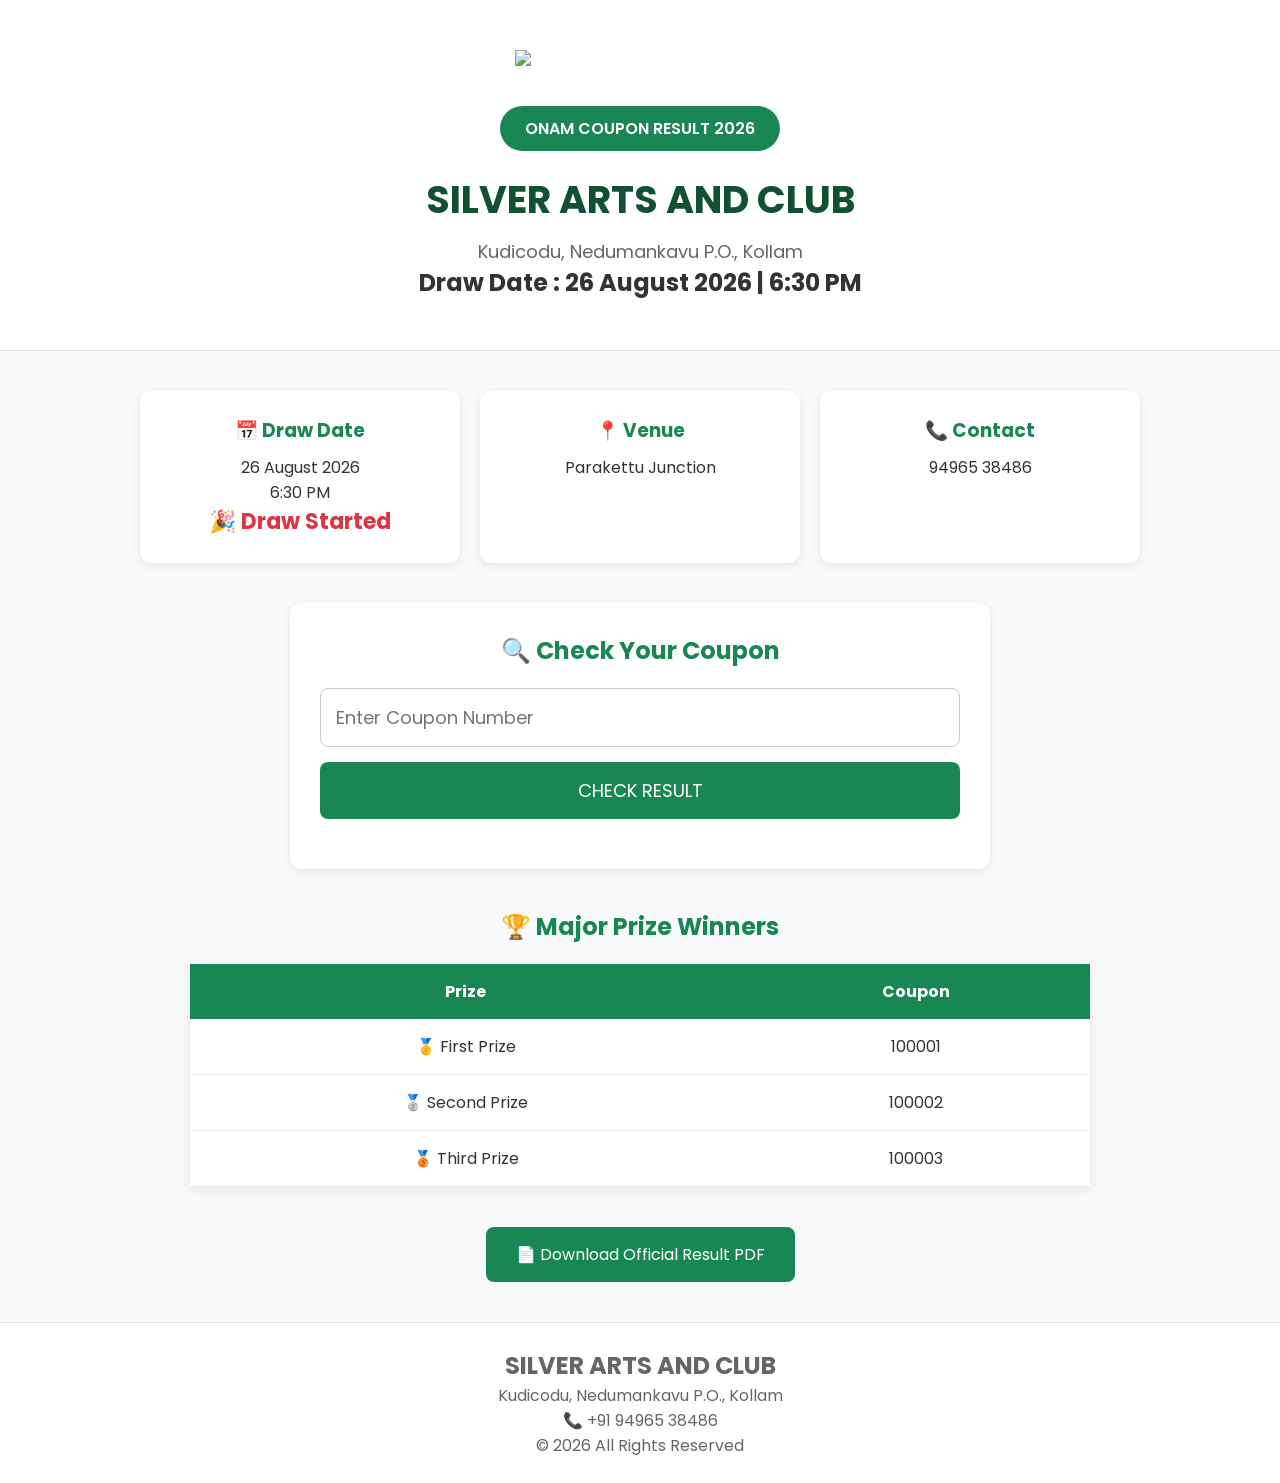
==== index.html @ 79a05670 "Add files via upload" ====
<!DOCTYPE html>
<html lang="en">
<head>

<meta charset="UTF-8">
<meta name="viewport" content="width=device-width, initial-scale=1.0">

<title>Onam Coupon Result 2026</title>

<link rel="stylesheet" href="style.css">

<link rel="preconnect" href="https://fonts.googleapis.com">
<link href="https://fonts.googleapis.com/css2?family=Poppins:wght@300;400;600;700&display=swap" rel="stylesheet">

</head>

<body>

<!-- Flower Animation -->
<div id="flowers"></div>

<!-- ================= HEADER ================= -->

<header class="hero">


    <div class="overlay">


        <img src="logo.png" class="logo">

        <div class="ribbon">
            ONAM COUPON RESULT 2026
        </div>

        <h1>SILVER ARTS AND CLUB</h1>

        <p>Kudicodu, Nedumankavu P.O., Kollam</p>

        <h2>Draw Date : 26 August 2026 | 6:30 PM</h2>

    </div>

</header>
<!-- ================= INFO CARDS ================= -->

<section class="cards">

<div class="card">

<h3>📅 Draw Date</h3>

<p>26 August 2026</p>

<p>6:30 PM</p>

<div id="timer"></div>

</div>

<div class="card">

<h3>📍 Venue</h3>

<p>Parakettu Junction</p>

</div>

<div class="card">

<h3>📞 Contact</h3>

<p>94965 38486</p>

</div>

</section>

<!-- ================= SEARCH ================= -->

<section class="search-box">

<h2>🔍 Check Your Coupon</h2>

<input
type="text"
id="coupon"
placeholder="Enter Coupon Number">

<button onclick="checkCoupon()">

CHECK RESULT

</button>

<div id="result"></div>

</section>

<!-- ================= TOP WINNERS ================= -->

<section class="winners">

<h2>🏆 Major Prize Winners</h2>

<table>

<thead>

<tr>

<th>Prize</th>

<th>Coupon</th>

</tr>

</thead>

<tbody id="winnerTable">

</tbody>

</table>

</section>

<!-- ================= PDF ================= -->

<section class="download">

<a href="results.pdf" download>

📄 Download Official Result PDF

</a>

</section>

<!-- ================= FOOTER ================= -->

<footer>

<h2>SILVER ARTS AND CLUB</h2>

<p>Kudicodu, Nedumankavu P.O., Kollam</p>

<p>📞 +91 94965 38486</p>

<p>© 2026 All Rights Reserved</p>

</footer>

<script src="https://cdn.jsdelivr.net/npm/canvas-confetti@1.9.3/dist/confetti.browser.min.js"></script>
<script src="script.js"></script>

</body>
</html>
---- style.css ----
*{
    margin:0;
    padding:0;
    box-sizing:border-box;
    font-family:'Poppins',sans-serif;
}

body{
    background:#f8f9fa;
    color:#333;
}

.hero{
    background:white;
    padding:50px 20px;
    text-align:center;
    border-bottom:1px solid #e5e5e5;
}

.logo{
    width:250px;
    height:auto;
    display:block;
    margin:0 auto 20px;
}

.hero h1{
    font-size:38px;
    color:#0f5132;
    margin-bottom:10px;
}

.hero p{
    color:#666;
    font-size:18px;
}

.ribbon{
    display:inline-block;
    margin:20px 0;
    padding:10px 25px;
    background:#198754;
    color:white;
    border-radius:30px;
    font-weight:600;
}

.cards{
    display:grid;
    grid-template-columns:repeat(auto-fit,minmax(250px,1fr));
    gap:20px;
    width:90%;
    max-width:1000px;
    margin:40px auto;
}

.card{
    background:white;
    border-radius:12px;
    padding:25px;
    text-align:center;
    box-shadow:0 3px 10px rgba(0,0,0,.08);
}

.card h3{
    color:#198754;
    margin-bottom:10px;
}

#timer{
    font-size:22px;
    color:#dc3545;
    font-weight:bold;
}

.search-box{
    width:90%;
    max-width:700px;
    margin:40px auto;
    background:white;
    padding:30px;
    border-radius:12px;
    box-shadow:0 3px 10px rgba(0,0,0,.08);
}

.search-box h2{
    text-align:center;
    margin-bottom:20px;
    color:#198754;
}

.search-box input{
    width:100%;
    padding:15px;
    border:1px solid #ccc;
    border-radius:8px;
    font-size:18px;
}

.search-box button{
    width:100%;
    margin-top:15px;
    padding:15px;
    background:#198754;
    color:white;
    border:none;
    border-radius:8px;
    font-size:18px;
    cursor:pointer;
}

.search-box button:hover{
    background:#157347;
}

#result{
    margin-top:20px;
}

.winners{
    width:90%;
    max-width:900px;
    margin:40px auto;
}

.winners h2{
    text-align:center;
    margin-bottom:20px;
    color:#198754;
}

table{
    width:100%;
    border-collapse:collapse;
    background:white;
    box-shadow:0 3px 10px rgba(0,0,0,.08);
}

th{
    background:#198754;
    color:white;
    padding:15px;
}

td{
    padding:15px;
    border-bottom:1px solid #eee;
    text-align:center;
}

.download{
    text-align:center;
    margin:40px;
}

.download a{
    display:inline-block;
    padding:15px 30px;
    background:#198754;
    color:white;
    text-decoration:none;
    border-radius:8px;
}

footer{
    margin-top:40px;
    padding:25px;
    text-align:center;
    background:white;
    border-top:1px solid #ddd;
    color:#666;
}

@media(max-width:768px){

.hero h1{
    font-size:28px;
}

.hero p{
    font-size:16px;
}

.logo{
    width:140px;
}

.cards{
    grid-template-columns:1fr;
}

}
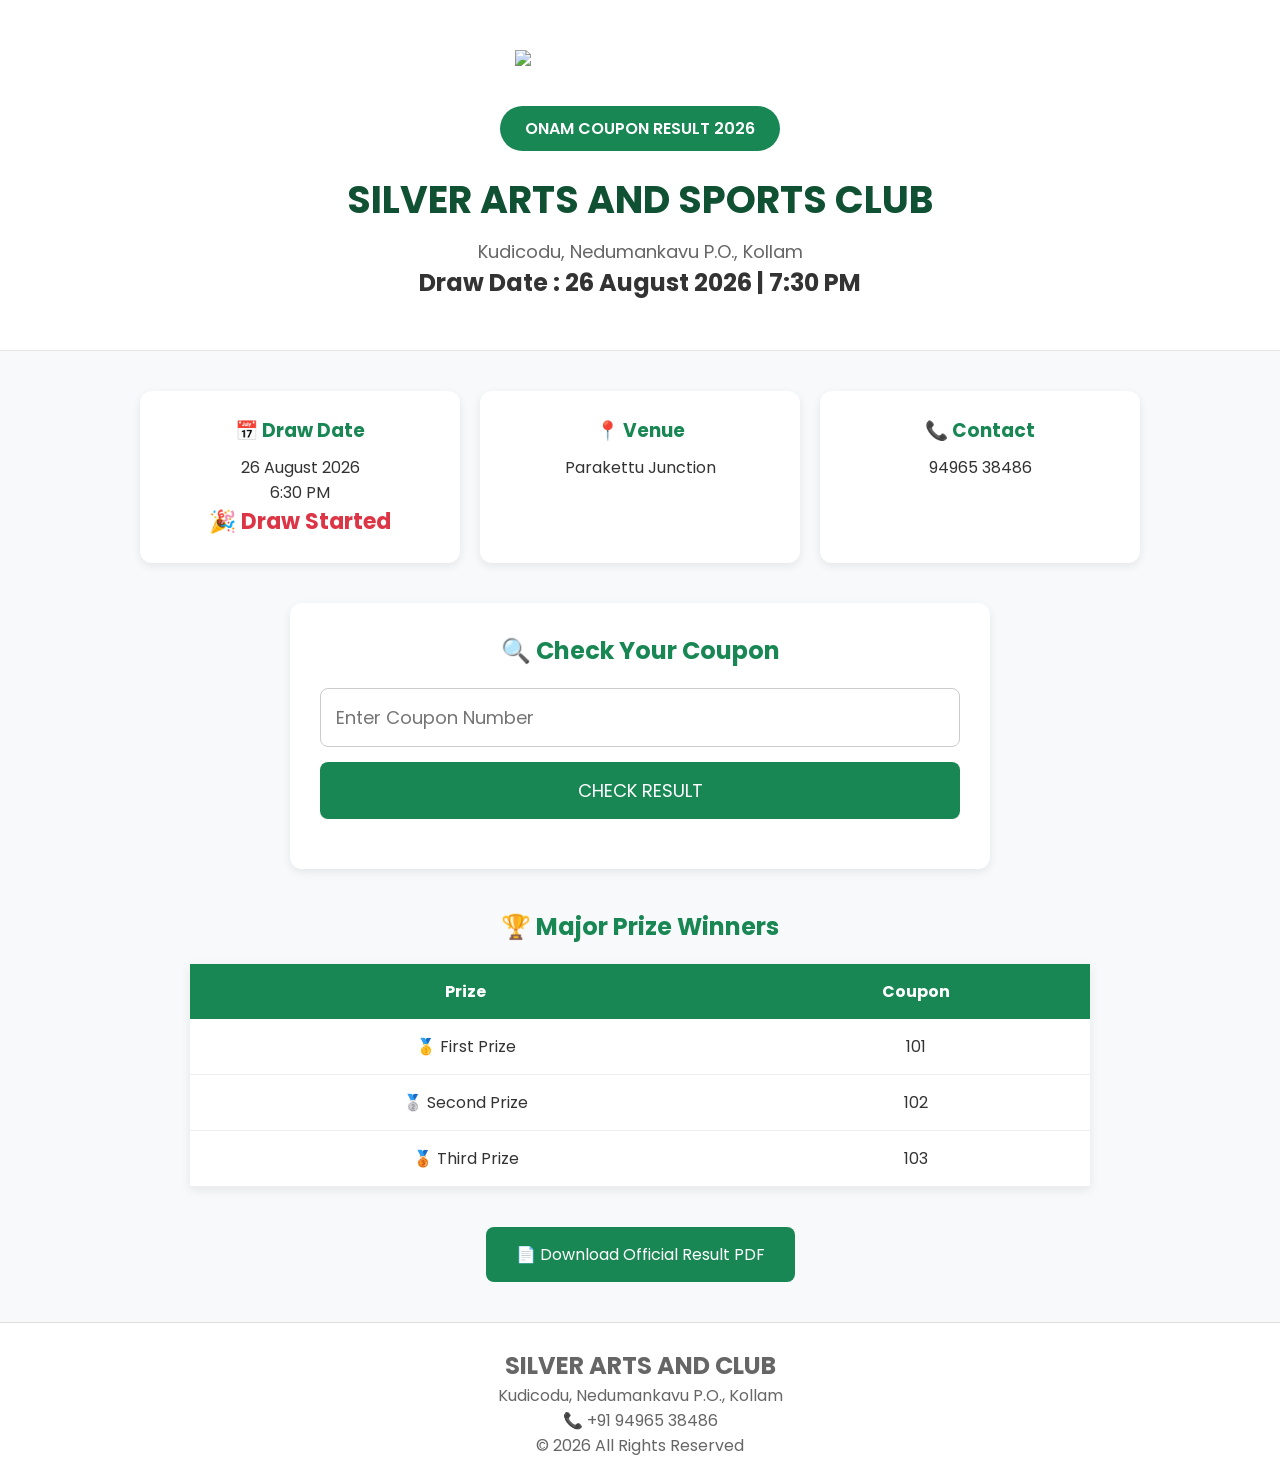
==== commit 51fa69b5: "Update index.html" ====
--- a/index.html
+++ b/index.html
@@ -33,11 +33,11 @@
             ONAM COUPON RESULT 2026
         </div>
 
-        <h1>SILVER ARTS AND CLUB</h1>
+        <h1>SILVER ARTS AND SPORTS CLUB</h1>
 
         <p>Kudicodu, Nedumankavu P.O., Kollam</p>
 
-        <h2>Draw Date : 26 August 2026 | 6:30 PM</h2>
+        <h2>Draw Date : 26 August 2026 | 7:30 PM</h2>
 
     </div>
 
@@ -155,4 +155,4 @@
 <script src="script.js"></script>
 
 </body>
-</html>+</html>
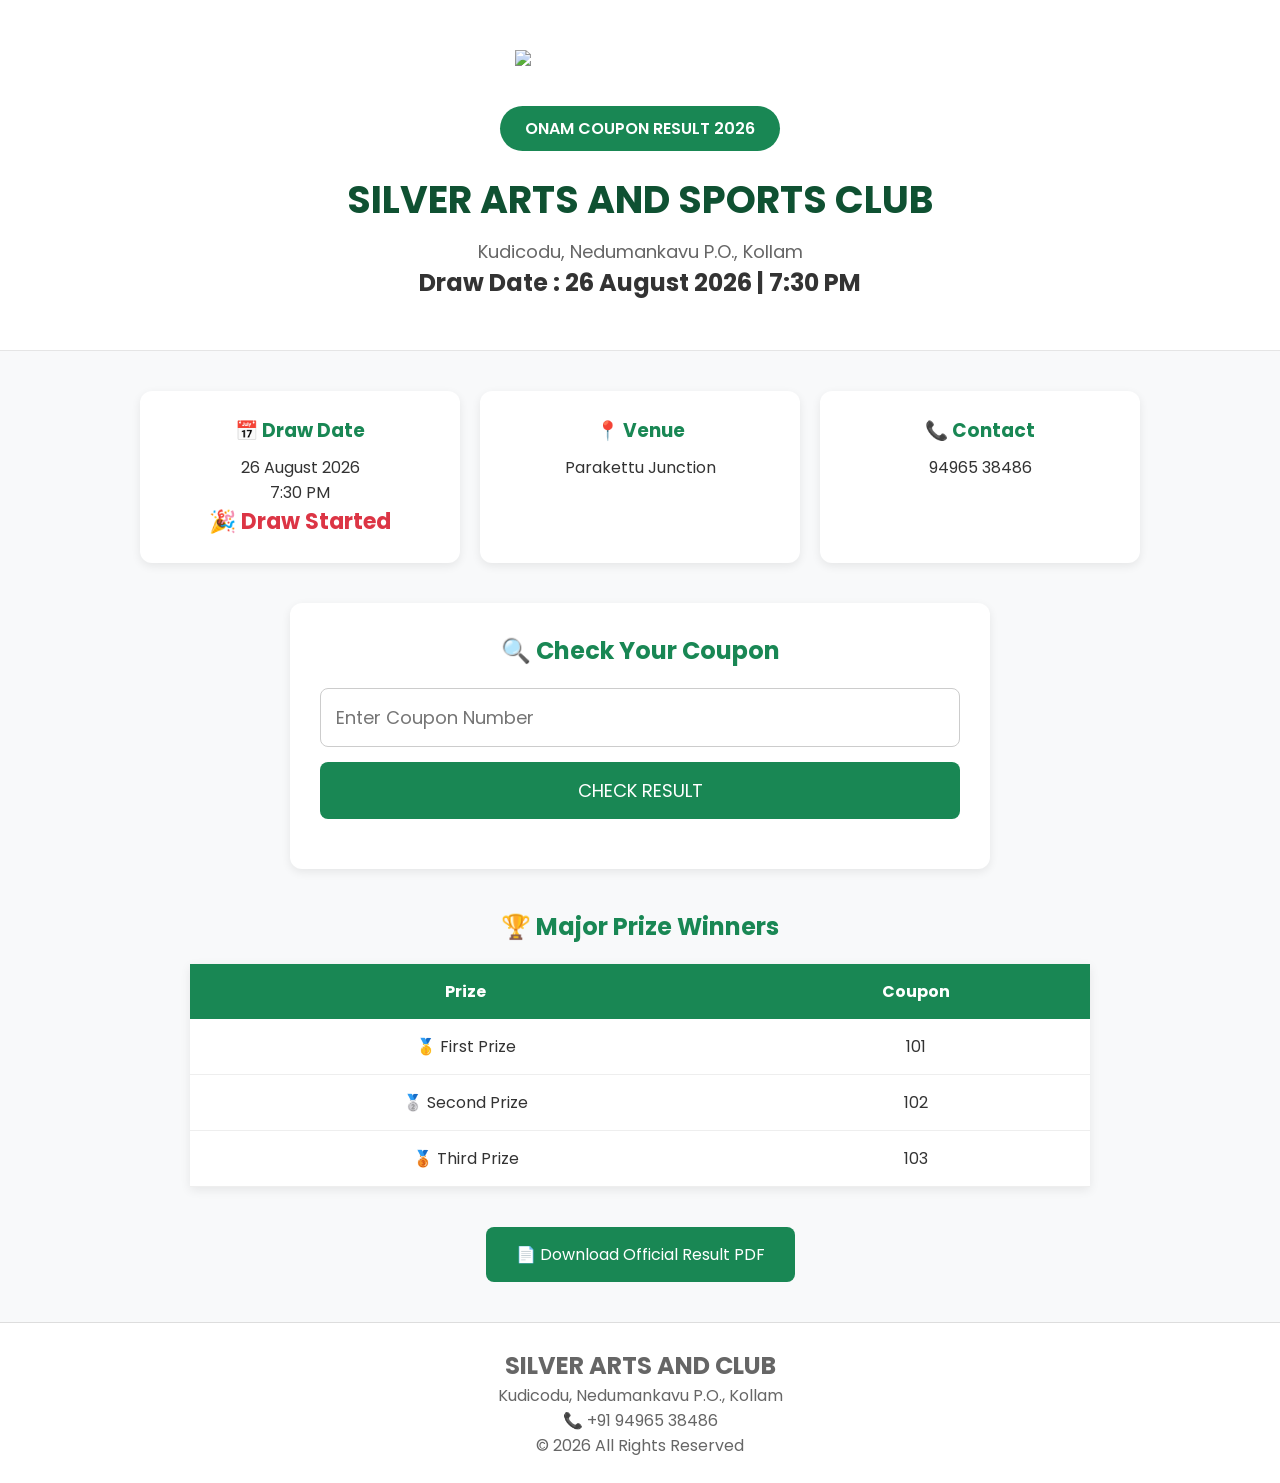
==== commit 6307ce4f: "Update index.html" ====
--- a/index.html
+++ b/index.html
@@ -52,7 +52,7 @@
 
 <p>26 August 2026</p>
 
-<p>6:30 PM</p>
+<p>7:30 PM</p>
 
 <div id="timer"></div>
 
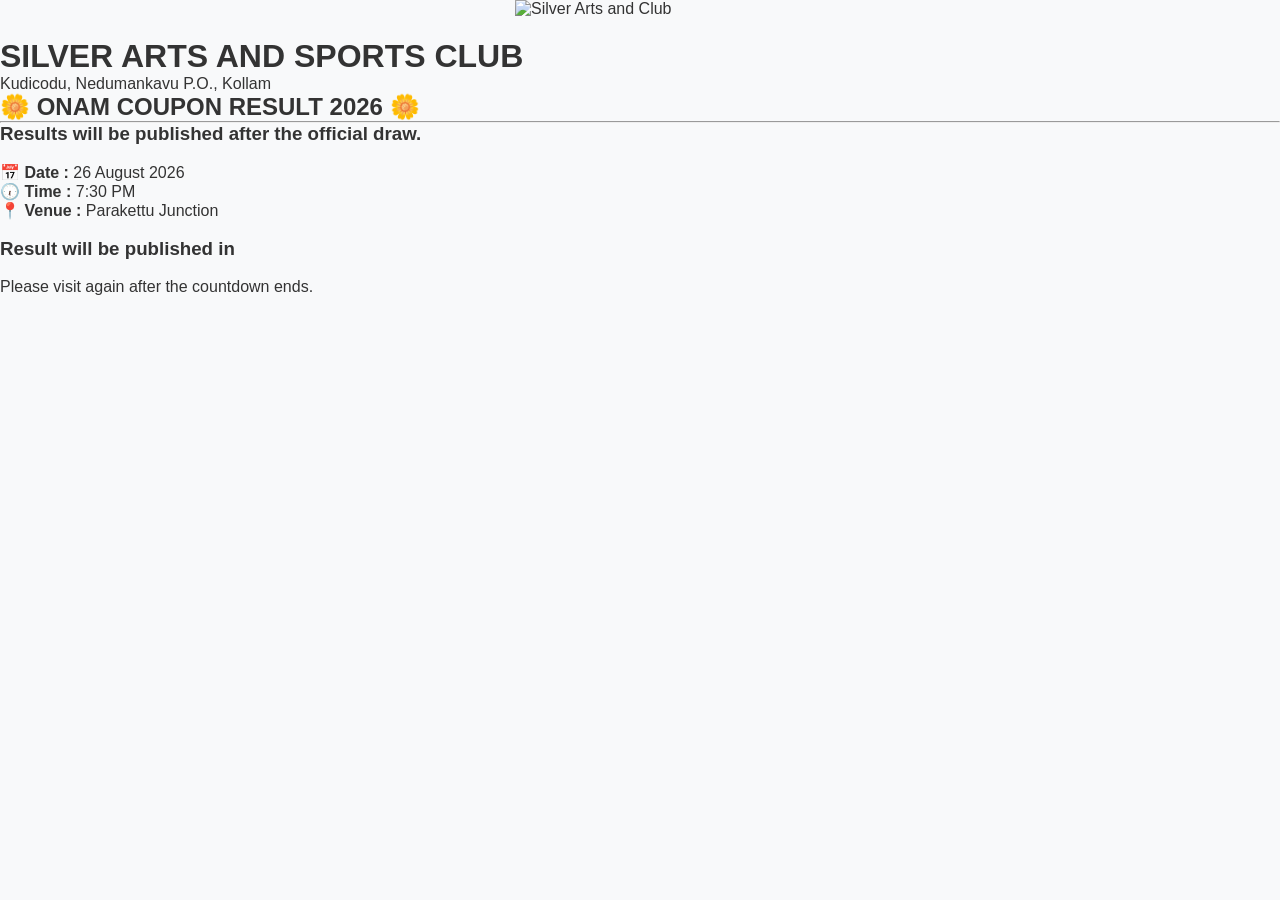
==== commit 403f0492: "Update index.html" ====
--- a/index.html
+++ b/index.html
@@ -1,48 +1,85 @@
 <!DOCTYPE html>
 <html lang="en">
+
 <head>
 
 <meta charset="UTF-8">
 <meta name="viewport" content="width=device-width, initial-scale=1.0">
 
-<title>Onam Coupon Result 2026</title>
+<title>Silver Arts and Club | Onam Coupon Result 2026</title>
 
 <link rel="stylesheet" href="style.css">
 
-<link rel="preconnect" href="https://fonts.googleapis.com">
-<link href="https://fonts.googleapis.com/css2?family=Poppins:wght@300;400;600;700&display=swap" rel="stylesheet">
-
 </head>
 
 <body>
 
-<!-- Flower Animation -->
-<div id="flowers"></div>
-
-<!-- ================= HEADER ================= -->
+<!-- =======================================
+     NOTICE PAGE
+======================================= -->
+
+<div id="noticePage">
+
+    <div class="notice-box">
+
+        <img src="logo.png" class="logo" alt="Silver Arts and Club">
+
+        <h1>SILVER ARTS AND SPORTS CLUB</h1>
+
+        <p>Kudicodu, Nedumankavu P.O., Kollam</p>
+
+        <h2>🌼 ONAM COUPON RESULT 2026 🌼</h2>
+
+        <hr>
+
+        <h3>Results will be published after the official draw.</h3>
+
+        <br>
+
+        <p><b>📅 Date :</b> 26 August 2026</p>
+
+        <p><b>🕡 Time :</b> 7:30 PM</p>
+
+        <p><b>📍 Venue :</b> Parakettu Junction</p>
+
+        <br>
+
+        <h3>Result will be published in</h3>
+
+        <div id="noticeTimer"></div>
+
+        <br>
+
+        <p>Please visit again after the countdown ends.</p>
+        
+
+    </div>
+
+</div>
+
+<!-- =======================================
+     MAIN WEBSITE
+======================================= -->
+
+<div id="mainWebsite" style="display:none;">
 
 <header class="hero">
 
-
-    <div class="overlay">
-
-
-        <img src="logo.png" class="logo">
-
-        <div class="ribbon">
-            ONAM COUPON RESULT 2026
-        </div>
-
-        <h1>SILVER ARTS AND SPORTS CLUB</h1>
-
-        <p>Kudicodu, Nedumankavu P.O., Kollam</p>
-
-        <h2>Draw Date : 26 August 2026 | 7:30 PM</h2>
+    <img src="logo.png" class="logo" alt="Logo">
+
+    <h1>SILVER ARTS AND SPORTS CLUB</h1>
+
+    <p>Kudicodu, Nedumankavu P.O., Kollam</p>
+
+    <div class="ribbon">
+
+        ONAM COUPON RESULT 2026
 
     </div>
 
 </header>
-<!-- ================= INFO CARDS ================= -->
+
+<!-- Countdown -->
 
 <section class="cards">
 
@@ -52,31 +89,27 @@
 
 <p>26 August 2026</p>
 
+</div>
+
+<div class="card">
+
+<h3>🕡 Time</h3>
+
 <p>7:30 PM</p>
 
+</div>
+
+<div class="card">
+
+<h3>⏳ Countdown</h3>
+
 <div id="timer"></div>
 
 </div>
 
-<div class="card">
-
-<h3>📍 Venue</h3>
-
-<p>Parakettu Junction</p>
-
-</div>
-
-<div class="card">
-
-<h3>📞 Contact</h3>
-
-<p>94965 38486</p>
-
-</div>
-
-</section>
-
-<!-- ================= SEARCH ================= -->
+</section>
+
+<!-- Search -->
 
 <section class="search-box">
 
@@ -97,7 +130,7 @@
 
 </section>
 
-<!-- ================= TOP WINNERS ================= -->
+<!-- Winners -->
 
 <section class="winners">
 
@@ -111,7 +144,7 @@
 
 <th>Prize</th>
 
-<th>Coupon</th>
+<th>Coupon Number</th>
 
 </tr>
 
@@ -125,7 +158,7 @@
 
 </section>
 
-<!-- ================= PDF ================= -->
+<!-- Download -->
 
 <section class="download">
 
@@ -137,22 +170,66 @@
 
 </section>
 
-<!-- ================= FOOTER ================= -->
+<!-- Contact -->
 
 <footer>
 
-<h2>SILVER ARTS AND CLUB</h2>
-
-<p>Kudicodu, Nedumankavu P.O., Kollam</p>
-
-<p>📞 +91 94965 38486</p>
-
-<p>© 2026 All Rights Reserved</p>
+<h2>Contact</h2>
+
+<p><b>📍 Venue :</b> Parakettu Junction</p>
+
+<p>94965 38486</p>
+
+<div class="contact-buttons">
+
+<a
+href="tel:+919496538486"
+class="call-btn">
+
+📞 Call
+
+</a>
+
+<a
+href="https://wa.me/919496538486"
+target="_blank"
+class="whatsapp-btn">
+
+💬 WhatsApp
+
+</a>
+
+<a
+href="https://maps.app.goo.gl/8NdjLgW16gixBGzk9"
+target="_blank"
+class="location-btn">
+
+📍 Location
+
+</a>
+
+</div>
+
+<br>
+
+<p>
+
+© 2026 SILVER ARTS AND SPORTS CLUB
+
+</p>
 
 </footer>
 
+</div>
+
+<!-- Fireworks -->
+
 <script src="https://cdn.jsdelivr.net/npm/canvas-confetti@1.9.3/dist/confetti.browser.min.js"></script>
+
+<!-- Main Script -->
+
 <script src="script.js"></script>
 
 </body>
+
 </html>
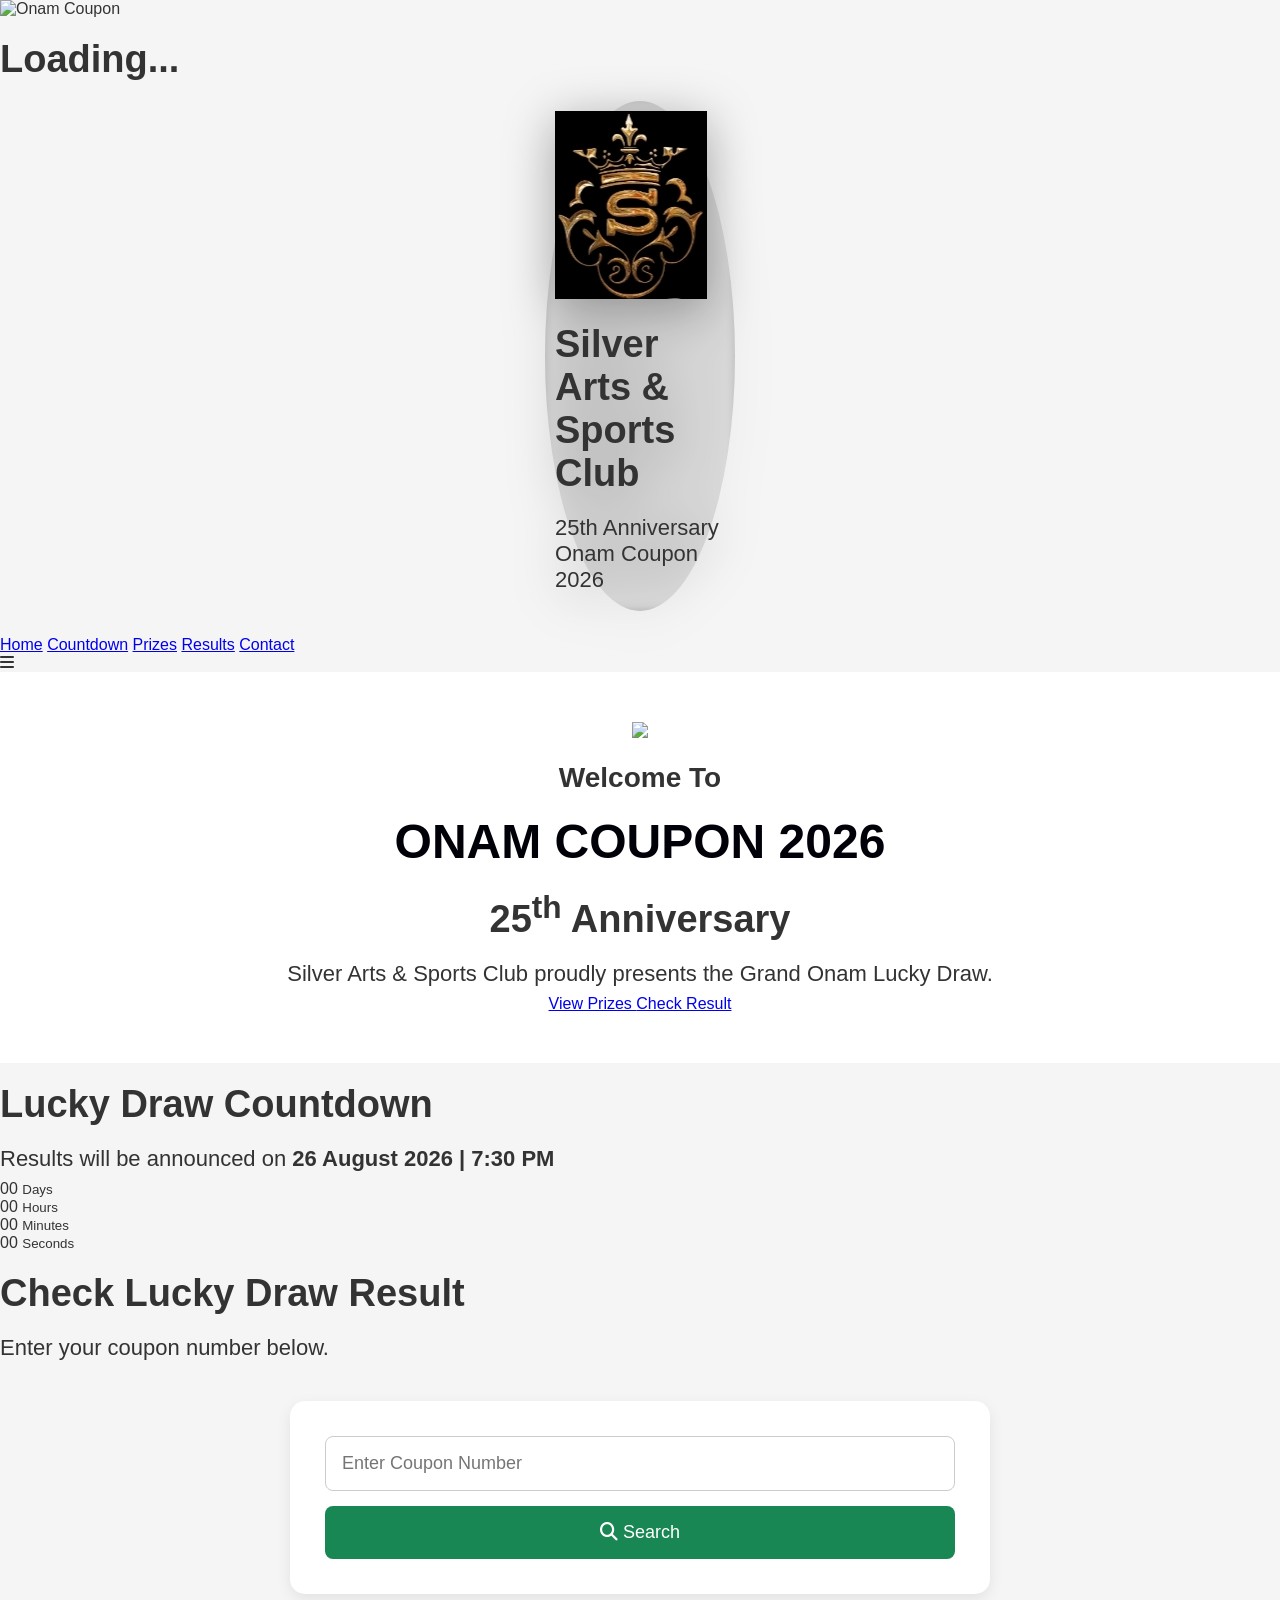
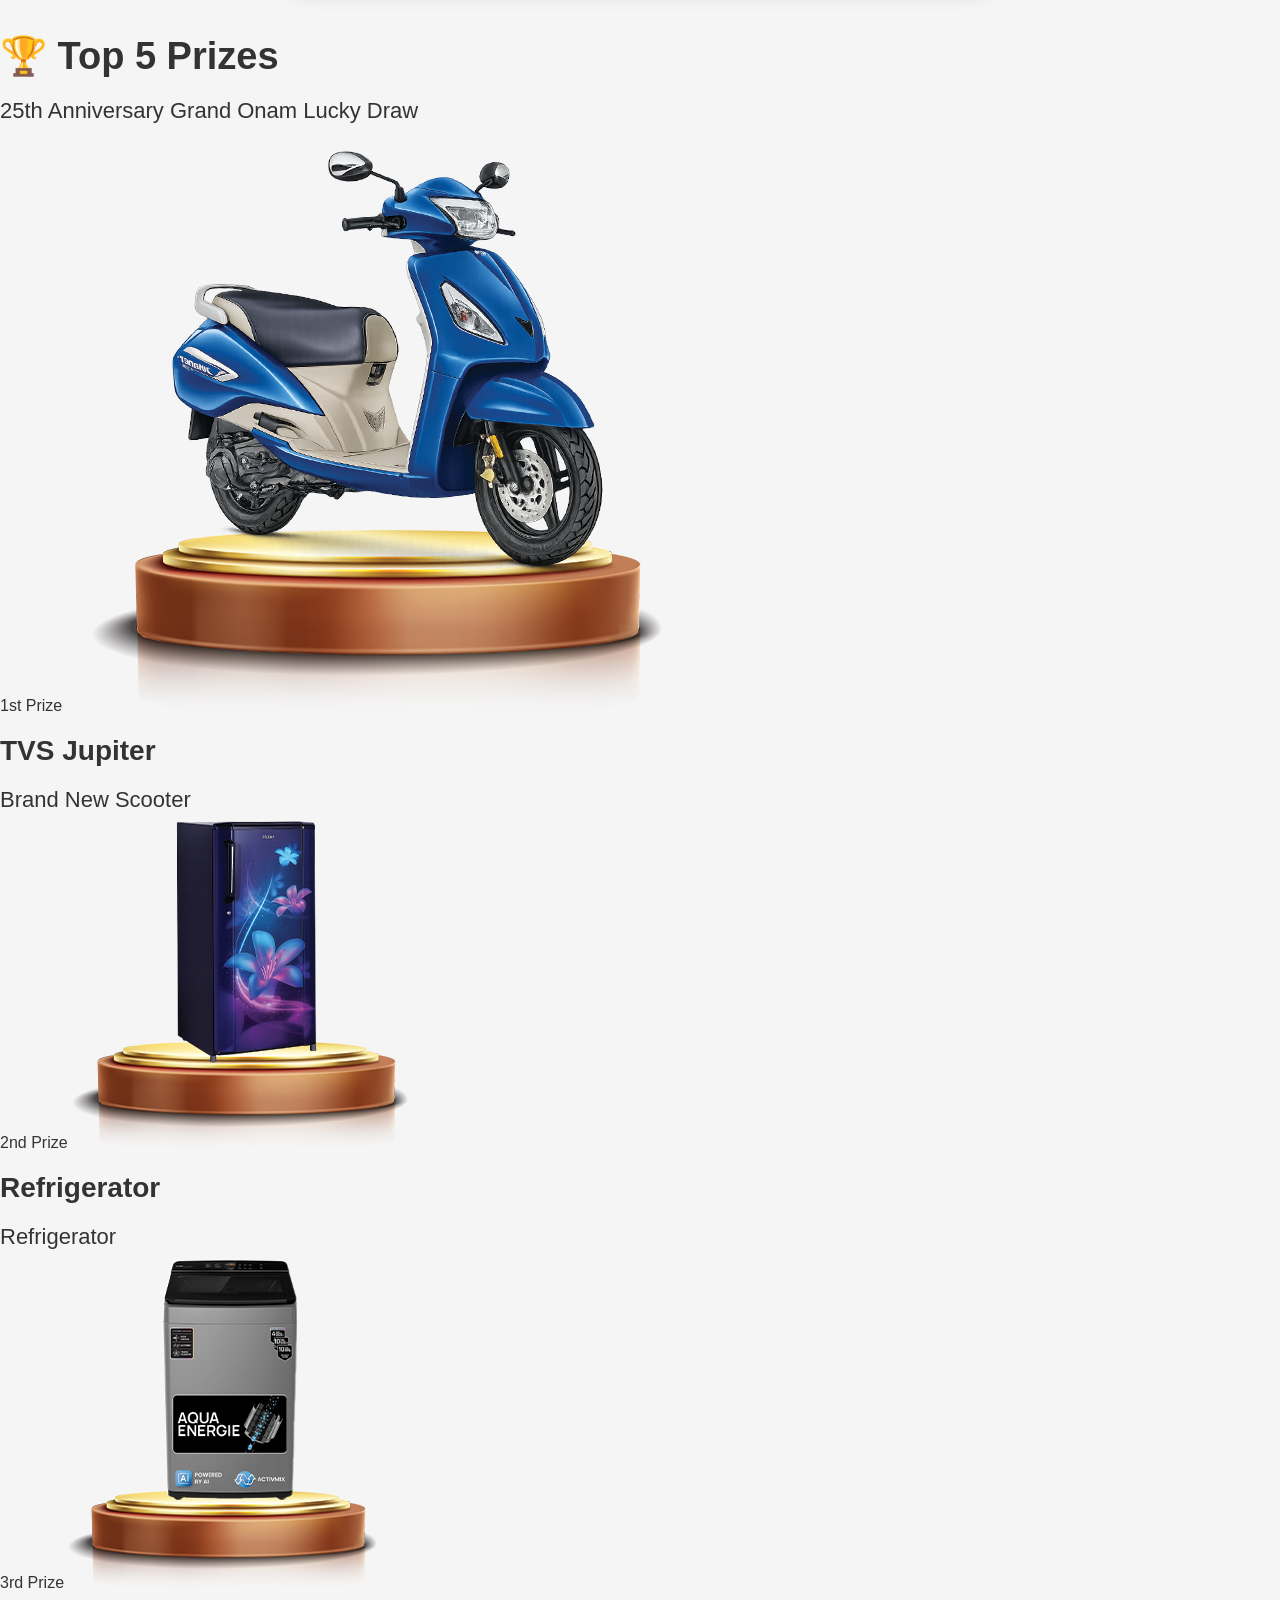
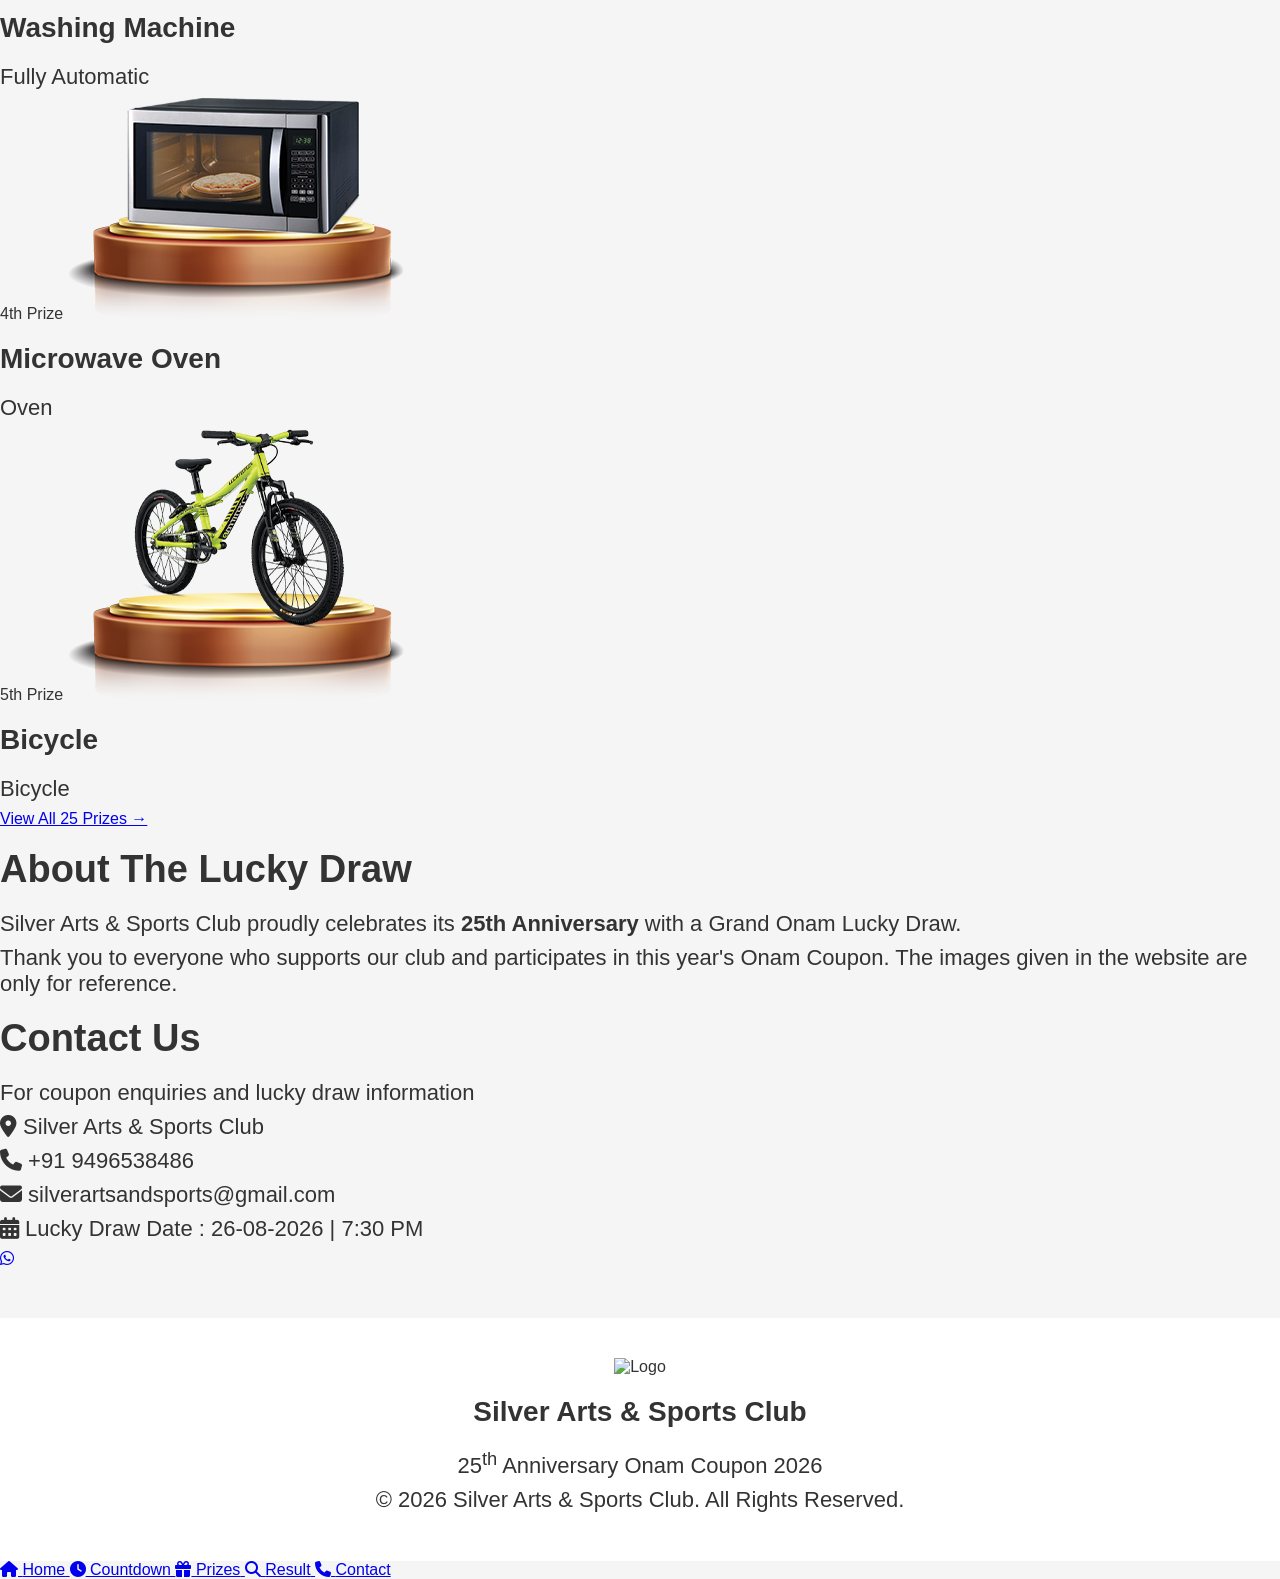
==== commit 95117ebd: "Update index.html" ====
--- a/index.html
+++ b/index.html
@@ -3,232 +3,456 @@
 
 <head>
 
-<meta charset="UTF-8">
-<meta name="viewport" content="width=device-width, initial-scale=1.0">
-
-<title>Silver Arts and Club | Onam Coupon Result 2026</title>
-
-<link rel="stylesheet" href="style.css">
+    <meta charset="UTF-8">
+
+    <meta name="viewport" content="width=device-width, initial-scale=1.0">
+
+    <title>Silver Arts & Sports Club | Onam Coupon 2026</title>
+
+    <link rel="stylesheet" href="style.css">
+
+    <link rel="icon" href="images/logo1.png">
+
+    <link href="https://fonts.googleapis.com/css2?family=Poppins:wght@300;400;500;600;700;800&display=swap" rel="stylesheet">
+
+    <link rel="stylesheet"
+        href="https://cdnjs.cloudflare.com/ajax/libs/font-awesome/6.7.2/css/all.min.css">
 
 </head>
 
 <body>
 
-<!-- =======================================
-     NOTICE PAGE
-======================================= -->
-
-<div id="noticePage">
-
-    <div class="notice-box">
-
-        <img src="logo.png" class="logo" alt="Silver Arts and Club">
-
-        <h1>SILVER ARTS AND SPORTS CLUB</h1>
-
-        <p>Kudicodu, Nedumankavu P.O., Kollam</p>
-
-        <h2>🌼 ONAM COUPON RESULT 2026 🌼</h2>
-
-        <hr>
-
-        <h3>Results will be published after the official draw.</h3>
-
-        <br>
-
-        <p><b>📅 Date :</b> 26 August 2026</p>
-
-        <p><b>🕡 Time :</b> 7:30 PM</p>
-
-        <p><b>📍 Venue :</b> Parakettu Junction</p>
-
-        <br>
-
-        <h3>Result will be published in</h3>
-
-        <div id="noticeTimer"></div>
-
-        <br>
-
-        <p>Please visit again after the countdown ends.</p>
-        
+    <!-- ========================= -->
+    <!-- LOADER -->
+    <!-- ========================= -->
+
+   <div class="loader" id="loader">
+
+    <div class="loader-container">
+
+        <div class="gold-ring"></div>
+
+        <img src="images/logo.png" class="loader-image" alt="Onam Coupon">
+
+        <h2 class="loading-text">Loading...</h2>
+
+        <div class="loading-bar">
+
+            <div class="loading-progress"></div>
+
+        </div>
 
     </div>
 
 </div>
-
-<!-- =======================================
-     MAIN WEBSITE
-======================================= -->
-
-<div id="mainWebsite" style="display:none;">
-
-<header class="hero">
-
-    <img src="logo.png" class="logo" alt="Logo">
-
-    <h1>SILVER ARTS AND SPORTS CLUB</h1>
-
-    <p>Kudicodu, Nedumankavu P.O., Kollam</p>
-
-    <div class="ribbon">
-
-        ONAM COUPON RESULT 2026
+    <!-- ========================= -->
+    <!-- HEADER -->
+    <!-- ========================= -->
+
+    <header>
+
+        <div class="logo">
+
+            <img src="images/logo1.png" alt="Logo">
+
+            <div>
+
+                <h2>Silver Arts & Sports Club</h2>
+
+                <p>25th Anniversary Onam Coupon 2026</p>
+
+            </div>
+
+        </div>
+
+        <nav>
+
+            <a href="#home">Home</a>
+
+            <a href="#countdown">Countdown</a>
+
+            <a href="#prizes">Prizes</a>
+
+            <a href="#search">Results</a>
+
+            <a href="#contact">Contact</a>
+
+        </nav>
+
+        <div class="menu">
+
+            <i class="fa-solid fa-bars"></i>
+
+        </div>
+
+    </header>
+
+    <!-- ========================= -->
+    <!-- HERO -->
+    <!-- ========================= -->
+
+    <section id="home" class="hero">
+
+        <div class="hero-overlay">
+
+            <img src="images/logo.png" class="hero-logo">
+
+            <h3>Welcome To</h3>
+
+            <h1>ONAM COUPON 2026</h1>
+
+            <h2>25<sup>th</sup> Anniversary</h2>
+
+            <p>
+
+                Silver Arts & Sports Club proudly presents the
+                Grand Onam Lucky Draw.
+
+            </p>
+
+            <div class="hero-buttons">
+
+                <a href="#prizes" class="btn">
+                    View Prizes
+                </a>
+
+                <a href="#search" class="btn btn2">
+                    Check Result
+                </a>
+
+            </div>
+
+        </div>
+
+    </section>
+<!-- ========================= -->
+    
+
+
+    <!-- ========================= -->
+    <!-- COUNTDOWN -->
+    <!-- ========================= -->
+
+    <section id="countdown" class="countdown">
+
+        <h2>Lucky Draw Countdown</h2>
+
+        <p>
+
+            Results will be announced on
+
+            <strong>26 August 2026 | 7:30 PM</strong>
+
+        </p>
+
+        <div class="timer">
+
+            <div class="box">
+
+                <span id="days">00</span>
+
+                <small>Days</small>
+
+            </div>
+
+            <div class="box">
+
+                <span id="hours">00</span>
+
+                <small>Hours</small>
+
+            </div>
+
+            <div class="box">
+
+                <span id="minutes">00</span>
+
+                <small>Minutes</small>
+
+            </div>
+
+            <div class="box">
+
+                <span id="seconds">00</span>
+
+                <small>Seconds</small>
+
+            </div>
+
+        </div>
+
+    </section>
+<!-- RESULT SEARCH -->
+    <!-- ========================= -->
+
+    <section id="search" class="search-section">
+
+        <h2>Check Lucky Draw Result</h2>
+
+        <p>Enter your coupon number below.</p>
+
+        <div class="search-box">
+
+            <input
+                type="text"
+                id="couponNumber"
+                placeholder="Enter Coupon Number">
+
+            <button id="searchBtn">
+
+                <i class="fa-solid fa-magnifying-glass"></i>
+
+                Search
+
+            </button>
+
+        </div>
+
+        <!-- Result Card -->
+
+        <div id="resultCard" class="result-card" style="display:none;">
+
+            <div id="resultIcon" class="result-icon">🏆</div>
+
+            <h2 id="resultTitle"></h2>
+
+            <div id="resultMessage"></div>
+
+        </div>
+
+    </section>
+        <!-- ========================= -->
+    <!-- TOP 5 PRIZES -->
+    <!-- ========================= -->
+
+    <section id="prizes" class="prizes">
+
+        <div class="section-title">
+
+            <h2>🏆 Top 5 Prizes</h2>
+
+            <p>25th Anniversary Grand Onam Lucky Draw</p>
+
+        </div>
+
+        <div class="prize-grid">
+
+            <div class="prize-card">
+
+                <span class="badge gold">1st Prize</span>
+
+                <img src="images/jupiter.png" alt="TVS Jupiter">
+
+                <h3>TVS Jupiter</h3>
+
+                <p>Brand New Scooter</p>
+
+            </div>
+
+            <div class="prize-card">
+
+                <span class="badge silver">2nd Prize</span>
+
+                <img src="images/fridge.png" alt="Refrigerator">
+
+                <h3>Refrigerator</h3>
+
+                <p>Refrigerator</p>
+
+            </div>
+
+            <div class="prize-card">
+
+                <span class="badge bronze">3rd Prize</span>
+
+                <img src="images/washing-machine.png" alt="Washing Machine">
+
+                <h3>Washing Machine</h3>
+
+                <p>Fully Automatic</p>
+
+            </div>
+
+            <div class="prize-card">
+
+                <span class="badge">4th Prize</span>
+
+                <img src="images/microwave.png" alt="Microwave">
+
+                <h3>Microwave Oven</h3>
+
+                <p>Oven</p>
+
+            </div>
+
+            <div class="prize-card">
+
+                <span class="badge">5th Prize</span>
+
+                <img src="images/bicycle.png" alt="Bicycle">
+
+                <h3>Bicycle</h3>
+
+                <p>Bicycle</p>
+
+            </div>
+
+        </div>
+
+        <div class="view-all">
+
+            <a href="prizes.html" class="btn">
+
+                View All 25 Prizes →
+
+            </a>
+
+        </div>
+
+    </section>
+
+    
+    <!-- ========================= -->
+    <!-- ABOUT -->
+    <!-- ========================= -->
+
+    <section class="about">
+
+        <div class="section-title">
+
+            <h2>About The Lucky Draw</h2>
+
+        </div>
+
+        <div class="about-card">
+
+            <p>
+
+                Silver Arts & Sports Club proudly celebrates its
+                <strong>25th Anniversary</strong>
+                with a Grand Onam Lucky Draw.
+
+            </p>
+
+            <p>
+
+                Thank you to everyone who supports our club and
+                participates in this year's Onam Coupon. The images given in the website are only for reference.
+
+            </p>
+
+        </div>
+
+    </section>
+        <!-- ========================= -->
+    <!-- CONTACT -->
+    <!-- ========================= -->
+
+    <section id="contact" class="contact">
+
+        <div class="section-title">
+
+            <h2>Contact Us</h2>
+
+            <p>For coupon enquiries and lucky draw information</p>
+
+        </div>
+
+        <div class="contact-card">
+
+            <p>
+                <i class="fa-solid fa-location-dot"></i>
+                Silver Arts & Sports Club
+            </p>
+
+            <p>
+                <i class="fa-solid fa-phone"></i>
+                +91 9496538486
+            </p>
+
+            <p>
+                <i class="fa-solid fa-envelope"></i>
+                silverartsandsports@gmail.com
+            </p>
+
+            <p>
+                <i class="fa-solid fa-calendar-days"></i>
+                Lucky Draw Date : 26-08-2026 | 7:30 PM
+            </p>
+
+        </div>
+
+    </section>
+
+    <!-- ========================= -->
+    <!-- WHATSAPP BUTTON -->
+    <!-- ========================= -->
+
+    <a href="https://wa.me/919496538486"
+       class="floating-whatsapp"
+       target="_blank">
+
+        <i class="fab fa-whatsapp"></i>
+
+    </a>
+
+    <!-- ========================= -->
+    <!-- FOOTER -->
+    <!-- ========================= -->
+
+    <footer>
+
+        <img src="images/logo.png" alt="Logo">
+
+        <h3>Silver Arts & Sports Club</h3>
+
+        <p>25<sup>th</sup> Anniversary Onam Coupon 2026</p>
+
+        <p>
+            © 2026 Silver Arts & Sports Club.
+            All Rights Reserved.
+        </p>
+
+    </footer>
+
+    <!-- ========================= -->
+    <!-- MOBILE BOTTOM NAVIGATION -->
+    <!-- ========================= -->
+
+    <div class="bottom-nav">
+
+        <a href="#home">
+            <i class="fa-solid fa-house"></i>
+            <span>Home</span>
+        </a>
+
+        <a href="#countdown">
+            <i class="fa-solid fa-clock"></i>
+            <span>Countdown</span>
+        </a>
+
+        <a href="#prizes">
+            <i class="fa-solid fa-gift"></i>
+            <span>Prizes</span>
+        </a>
+
+        <a href="#search">
+            <i class="fa-solid fa-magnifying-glass"></i>
+            <span>Result</span>
+        </a>
+
+        <a href="#contact">
+            <i class="fa-solid fa-phone"></i>
+            <span>Contact</span>
+        </a>
 
     </div>
 
-</header>
-
-<!-- Countdown -->
-
-<section class="cards">
-
-<div class="card">
-
-<h3>📅 Draw Date</h3>
-
-<p>26 August 2026</p>
-
-</div>
-
-<div class="card">
-
-<h3>🕡 Time</h3>
-
-<p>7:30 PM</p>
-
-</div>
-
-<div class="card">
-
-<h3>⏳ Countdown</h3>
-
-<div id="timer"></div>
-
-</div>
-
-</section>
-
-<!-- Search -->
-
-<section class="search-box">
-
-<h2>🔍 Check Your Coupon</h2>
-
-<input
-type="text"
-id="coupon"
-placeholder="Enter Coupon Number">
-
-<button onclick="checkCoupon()">
-
-CHECK RESULT
-
-</button>
-
-<div id="result"></div>
-
-</section>
-
-<!-- Winners -->
-
-<section class="winners">
-
-<h2>🏆 Major Prize Winners</h2>
-
-<table>
-
-<thead>
-
-<tr>
-
-<th>Prize</th>
-
-<th>Coupon Number</th>
-
-</tr>
-
-</thead>
-
-<tbody id="winnerTable">
-
-</tbody>
-
-</table>
-
-</section>
-
-<!-- Download -->
-
-<section class="download">
-
-<a href="results.pdf" download>
-
-📄 Download Official Result PDF
-
-</a>
-
-</section>
-
-<!-- Contact -->
-
-<footer>
-
-<h2>Contact</h2>
-
-<p><b>📍 Venue :</b> Parakettu Junction</p>
-
-<p>94965 38486</p>
-
-<div class="contact-buttons">
-
-<a
-href="tel:+919496538486"
-class="call-btn">
-
-📞 Call
-
-</a>
-
-<a
-href="https://wa.me/919496538486"
-target="_blank"
-class="whatsapp-btn">
-
-💬 WhatsApp
-
-</a>
-
-<a
-href="https://maps.app.goo.gl/8NdjLgW16gixBGzk9"
-target="_blank"
-class="location-btn">
-
-📍 Location
-
-</a>
-
-</div>
-
-<br>
-
-<p>
-
-© 2026 SILVER ARTS AND SPORTS CLUB
-
-</p>
-
-</footer>
-
-</div>
-
-<!-- Fireworks -->
-
-<script src="https://cdn.jsdelivr.net/npm/canvas-confetti@1.9.3/dist/confetti.browser.min.js"></script>
-
-<!-- Main Script -->
-
-<script src="script.js"></script>
+    <!-- ========================= -->
+    <!-- JAVASCRIPT -->
+    <!-- ========================= -->
+
+    <script src="script.js"></script>
 
 </body>
 
--- a/style.css
+++ b/style.css
@@ -1,192 +1,532 @@
+
 *{
     margin:0;
     padding:0;
     box-sizing:border-box;
-    font-family:'Poppins',sans-serif;
+    font-family:Arial,Helvetica,sans-serif;
+}
+
+html,body{
+    width:100%;
+    height:100%;
 }
 
 body{
-    background:#f8f9fa;
+    background:#f5f5f5;
     color:#333;
 }
 
+
+#noticePage{
+
+    position:fixed;
+    top:0;
+    left:0;
+
+    width:100%;
+    height:100vh;
+
+    display:flex;
+    justify-content:center;
+    align-items:center;
+
+    padding:20px;
+
+    background:url("background.jpg") center center no-repeat;
+    background-size:cover;
+
+    overflow:auto;
+
+}
+
+
+
+.notice-box{
+
+    width:100%;
+    max:width 2500px;
+
+    padding:40px;
+
+    border-radius:25px;
+
+    text-align:center;
+
+    background:rgba(255,255,255,.01);
+
+    backdrop-filter:blur(10px);
+    -webkit-backdrop-filter:blur(12px);
+
+    border:1px solid rgba(255,255,255,.35);
+
+    box-shadow:0 15px 40px rgba(0,0,0,.25);
+
+}
+
+
+
+.logo{
+
+    width:190px;
+
+    display:block;
+
+    margin:10px auto 25px;
+
+    padding:10px;
+
+    background:rgba(5, 1, 1, 0.10);
+
+    border-radius:50%;
+
+    backdrop-filter:blur(5px);
+
+    filter:drop-shadow(0 10px 25px rgba(0,0,0,.35));
+
+}
+.logo:hover{
+
+    transform:scale(1.05);
+
+    filter:drop-shadow(0 12px 25px rgba(0,0,0,0.45));
+
+}
+
+
+
+h1{
+
+    color:#000008;
+
+    font-size:48px;
+
+    margin-bottom:15px;
+
+}
+
+h2{
+
+    margin:20px 0;
+
+    font-size:38px;
+
+}
+
+h3{
+
+    margin:20px 0;
+
+    font-size:28px;
+
+}
+
+p{
+
+    font-size:22px;
+
+    margin:8px 0;
+
+}
+
+
+
+#noticeTimer{
+
+    display:flex;
+
+    justify-content:center;
+
+    flex-wrap:wrap;
+
+    gap:20px;
+
+    margin-top:30px;
+
+}
+
+.time-box{
+
+    background:#198754;
+
+    color:white;
+
+    width:110px;
+
+    padding:20px;
+
+    border-radius:15px;
+
+}
+
+.time-box span{
+
+    display:block;
+
+    font-size:42px;
+
+    font-weight:bold;
+
+}
+
+.time-box small{
+
+    font-size:16px;
+
+}
+
+#timer{
+
+    font-size:26px;
+
+    color:#198754;
+
+    font-weight:bold;
+
+}
+
+
+
+#mainWebsite{
+
+    background:#f7f7f7;
+
+}
+
+
+
 .hero{
+
     background:white;
+
     padding:50px 20px;
-    text-align:center;
-    border-bottom:1px solid #e5e5e5;
+
+    text-align:center;
+
+}
+
+.ribbon{
+
+    display:inline-block;
+
+    margin-top:20px;
+
+    background:#198754;
+
+    color:white;
+
+    padding:12px 35px;
+
+    border-radius:50px;
+
+    font-size:20px;
+
+    font-weight:bold;
+
+}
+
+
+
+.cards{
+
+    width:90%;
+
+    max-width:1200px;
+
+    margin:40px auto;
+
+    display:grid;
+
+    grid-template-columns:repeat(auto-fit,minmax(250px,1fr));
+
+    gap:20px;
+
+}
+
+.card{
+
+    background:white;
+
+    padding:25px;
+
+    border-radius:15px;
+
+    text-align:center;
+
+    box-shadow:0 5px 15px rgba(0,0,0,.08);
+
+}
+
+
+
+.search-box{
+
+    width:90%;
+
+    max-width:700px;
+
+    margin:40px auto;
+
+    background:white;
+
+    padding:35px;
+
+    border-radius:15px;
+
+    box-shadow:0 5px 15px rgba(0,0,0,.08);
+
+}
+
+.search-box input{
+
+    width:100%;
+
+    padding:16px;
+
+    font-size:18px;
+
+    border:1px solid #ccc;
+
+    border-radius:8px;
+
+}
+
+.search-box button{
+
+    width:100%;
+
+    margin-top:15px;
+
+    padding:16px;
+
+    background:#198754;
+
+    color:white;
+
+    border:none;
+
+    border-radius:8px;
+
+    font-size:18px;
+
+    cursor:pointer;
+
+}
+
+.search-box button:hover{
+
+    background:#157347;
+
+}
+
+#result{
+
+    margin-top:20px;
+
+}
+
+
+
+.winners{
+
+    width:90%;
+
+    max-width:900px;
+
+    margin:40px auto;
+
+}
+
+table{
+
+    width:100%;
+
+    border-collapse:collapse;
+
+    background:white;
+
+}
+
+th{
+
+    background:#198754;
+
+    color:white;
+
+    padding:16px;
+
+}
+
+td{
+
+    padding:16px;
+
+    text-align:center;
+
+    border-bottom:1px solid #eee;
+
+}
+
+
+
+.download{
+
+    text-align:center;
+
+    margin:40px;
+
+}
+
+.download a{
+
+    display:inline-block;
+
+    background:#198754;
+
+    color:white;
+
+    text-decoration:none;
+
+    padding:15px 35px;
+
+    border-radius:8px;
+
+}
+
+
+
+footer{
+
+    margin-top:50px;
+
+    background:white;
+
+    text-align:center;
+
+    padding:40px;
+
+}
+
+
+
+.contact-buttons{
+
+    display:flex;
+
+    justify-content:center;
+
+    flex-wrap:wrap;
+
+    gap:15px;
+
+    margin-top:20px;
+
+}
+
+.contact-buttons a{
+
+    text-decoration:none;
+
+    color:white;
+
+    padding:14px 28px;
+
+    border-radius:8px;
+
+    font-weight:bold;
+
+}
+
+.call-btn{
+
+    background:#0d6efd;
+
+}
+
+.whatsapp-btn{
+
+    background:#25D366;
+
+}
+
+.location-btn{
+
+    background:#dc3545;
+
+}
+
+
+@media(max-width:768px){
+
+.notice-box{
+
+    padding:25px;
+
 }
 
 .logo{
-    width:250px;
-    height:auto;
-    display:block;
-    margin:0 auto 20px;
-}
-
-.hero h1{
-    font-size:38px;
-    color:#0f5132;
-    margin-bottom:10px;
-}
-
-.hero p{
-    color:#666;
+
+    width:200px;
+    margin:30px auto 5px;
+}
+
+h1{
+
+    font-size:34px;
+
+}
+
+h2{
+
+    font-size:28px;
+
+}
+
+h3{
+
+    font-size:22px;
+
+}
+
+p{
+
     font-size:18px;
-}
-
-.ribbon{
-    display:inline-block;
-    margin:20px 0;
-    padding:10px 25px;
-    background:#198754;
-    color:white;
-    border-radius:30px;
-    font-weight:600;
+
+}
+
+.time-box{
+
+    width:80px;
+
+    padding:15px;
+
+}
+
+.time-box span{
+
+    font-size:28px;
+
 }
 
 .cards{
-    display:grid;
-    grid-template-columns:repeat(auto-fit,minmax(250px,1fr));
-    gap:20px;
-    width:90%;
-    max-width:1000px;
-    margin:40px auto;
-}
-
-.card{
-    background:white;
-    border-radius:12px;
-    padding:25px;
-    text-align:center;
-    box-shadow:0 3px 10px rgba(0,0,0,.08);
-}
-
-.card h3{
-    color:#198754;
-    margin-bottom:10px;
-}
-
-#timer{
-    font-size:22px;
-    color:#dc3545;
-    font-weight:bold;
-}
-
-.search-box{
-    width:90%;
-    max-width:700px;
-    margin:40px auto;
-    background:white;
-    padding:30px;
-    border-radius:12px;
-    box-shadow:0 3px 10px rgba(0,0,0,.08);
-}
-
-.search-box h2{
-    text-align:center;
-    margin-bottom:20px;
-    color:#198754;
-}
-
-.search-box input{
-    width:100%;
-    padding:15px;
-    border:1px solid #ccc;
-    border-radius:8px;
-    font-size:18px;
-}
-
-.search-box button{
-    width:100%;
-    margin-top:15px;
-    padding:15px;
-    background:#198754;
-    color:white;
-    border:none;
-    border-radius:8px;
-    font-size:18px;
-    cursor:pointer;
-}
-
-.search-box button:hover{
-    background:#157347;
-}
-
-#result{
-    margin-top:20px;
-}
-
-.winners{
-    width:90%;
-    max-width:900px;
-    margin:40px auto;
-}
-
-.winners h2{
-    text-align:center;
-    margin-bottom:20px;
-    color:#198754;
-}
-
-table{
-    width:100%;
-    border-collapse:collapse;
-    background:white;
-    box-shadow:0 3px 10px rgba(0,0,0,.08);
-}
-
-th{
-    background:#198754;
-    color:white;
-    padding:15px;
-}
-
-td{
-    padding:15px;
-    border-bottom:1px solid #eee;
-    text-align:center;
-}
-
-.download{
-    text-align:center;
-    margin:40px;
-}
-
-.download a{
-    display:inline-block;
-    padding:15px 30px;
-    background:#198754;
-    color:white;
-    text-decoration:none;
-    border-radius:8px;
-}
-
-footer{
-    margin-top:40px;
-    padding:25px;
-    text-align:center;
-    background:white;
-    border-top:1px solid #ddd;
-    color:#666;
-}
-
-@media(max-width:768px){
-
-.hero h1{
-    font-size:28px;
-}
-
-.hero p{
-    font-size:16px;
-}
-
-.logo{
-    width:140px;
-}
-
-.cards{
+
     grid-template-columns:1fr;
-}
-
-}+
+}
+
+.contact-buttons{
+
+    flex-direction:column;
+
+    align-items:center;
+
+}
+
+.contact-buttons a{
+
+    width:220px;
+
+    text-align:center;
+
+}
+
+}
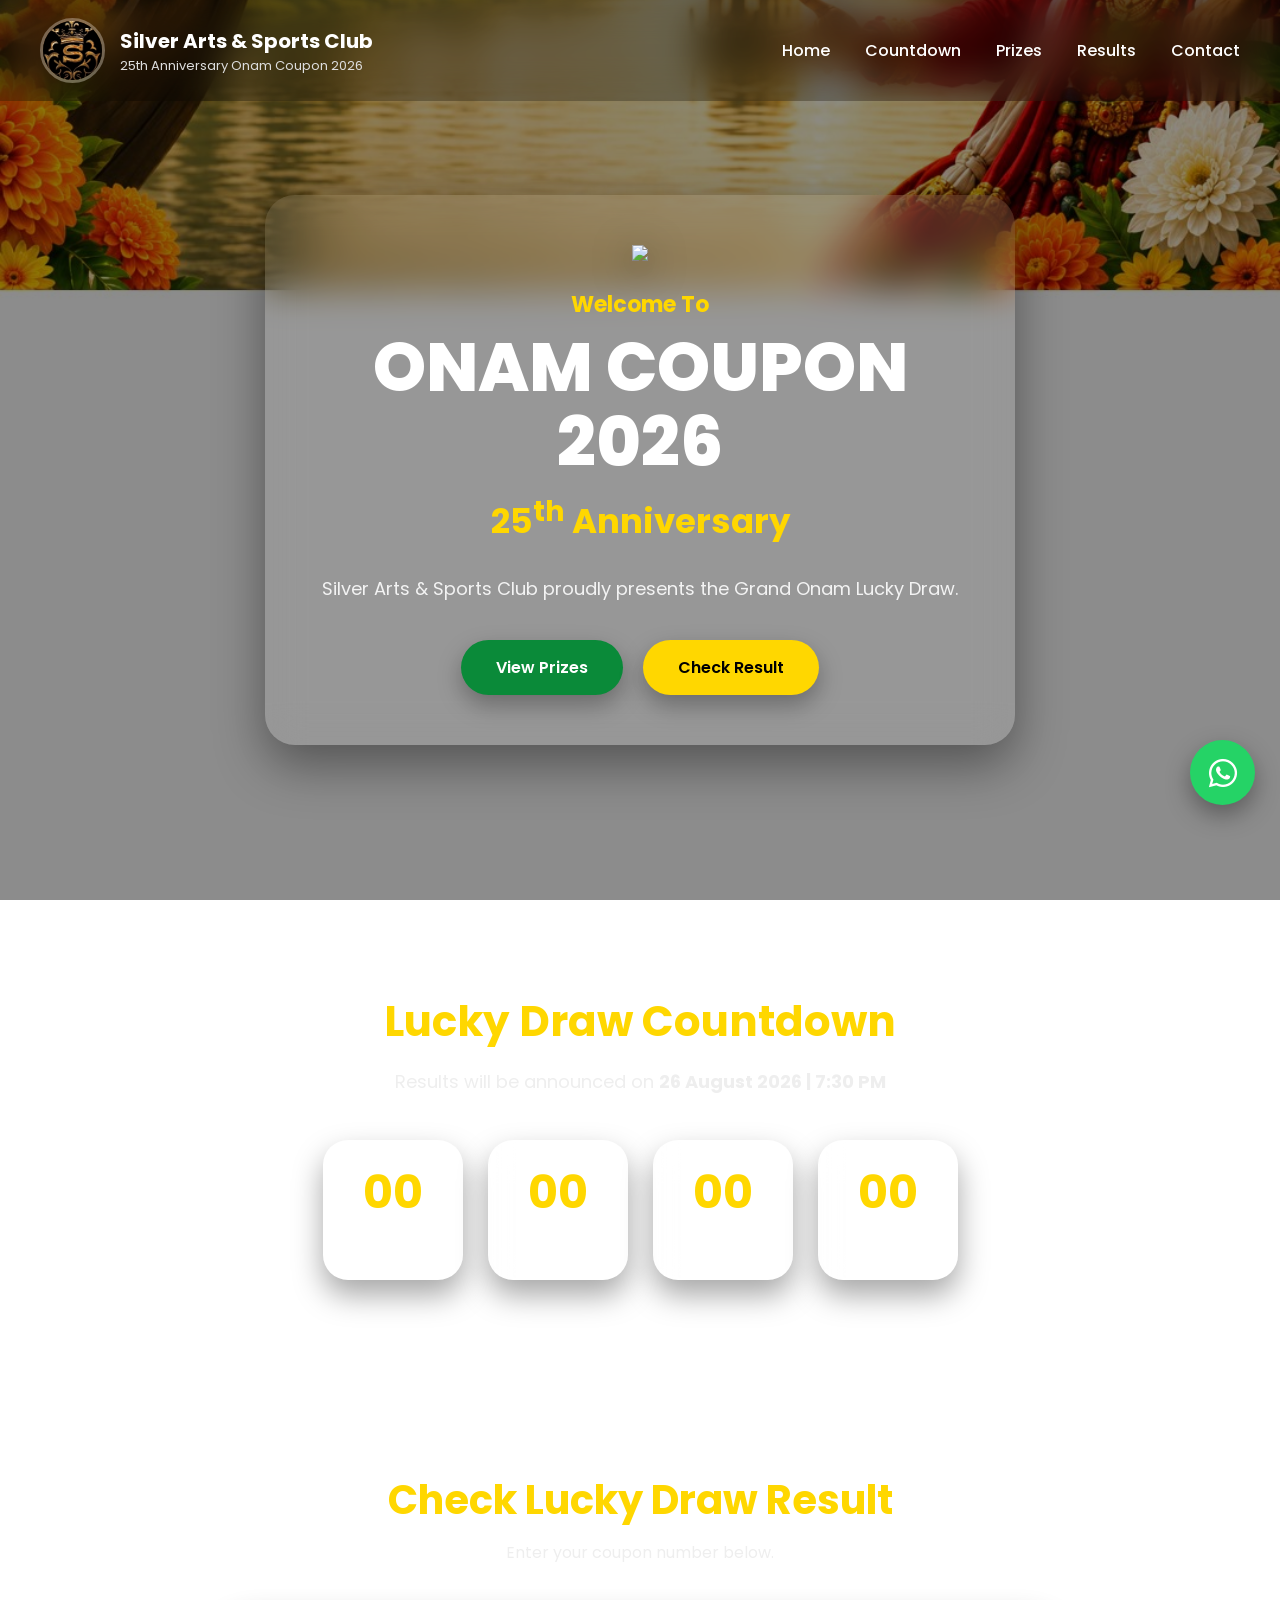
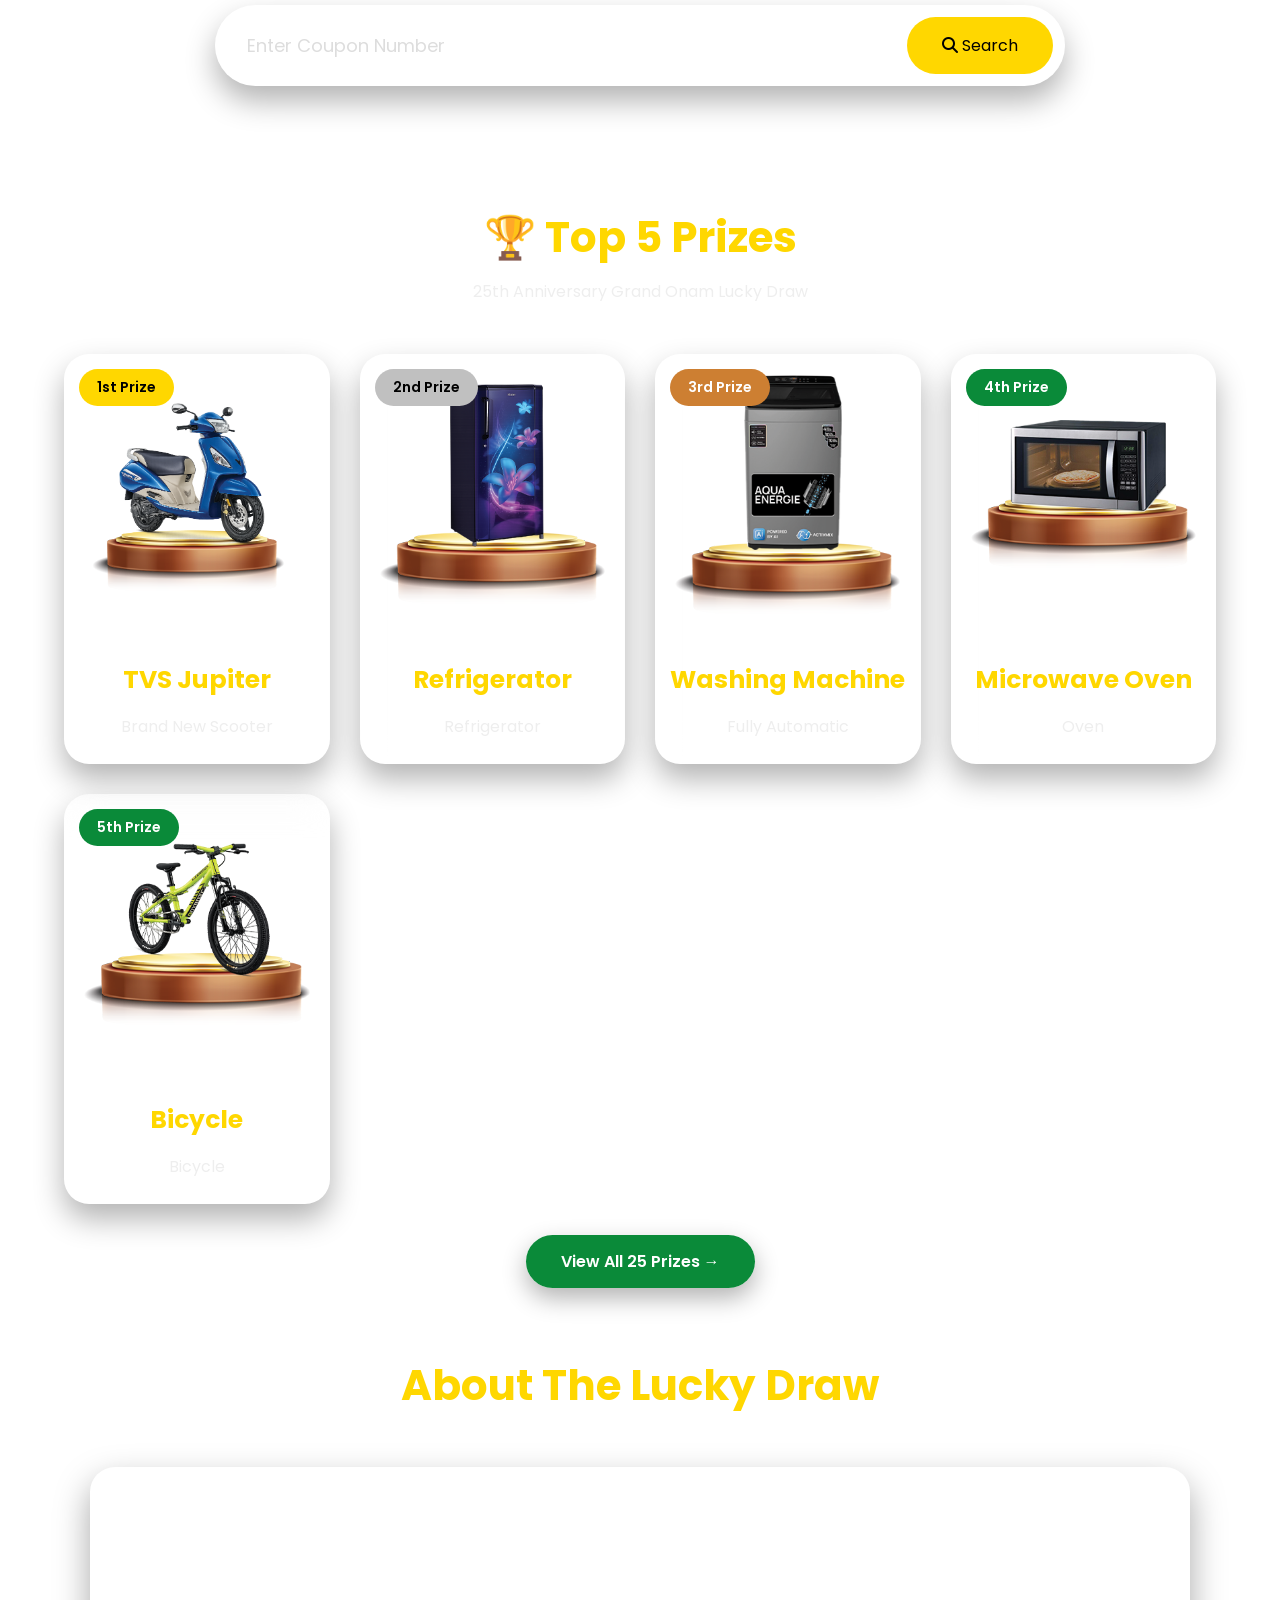
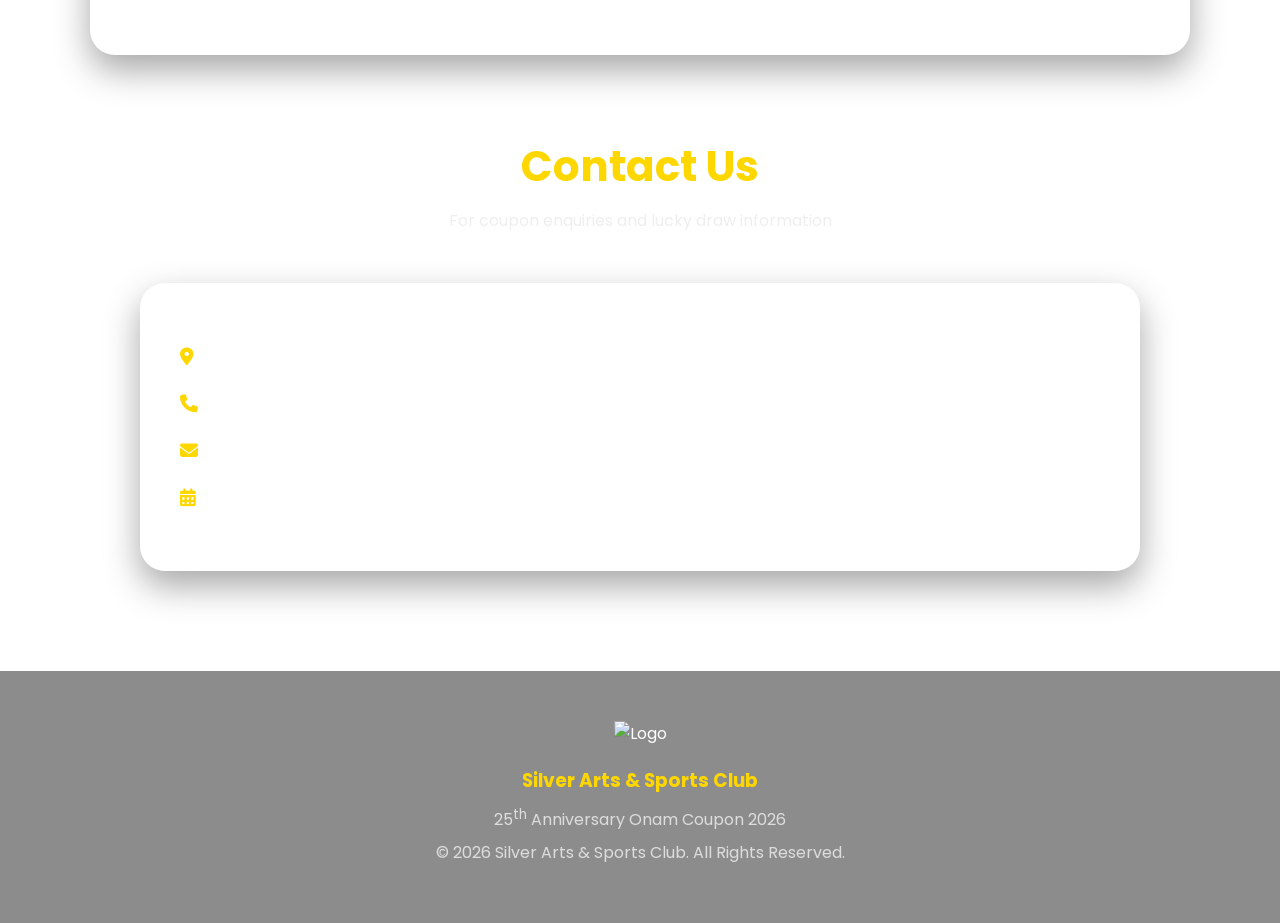
==== commit 968397f8: "Update index.html" ====
--- a/index.html
+++ b/index.html
@@ -301,7 +301,7 @@
 
         <div class="view-all">
 
-            <a href="prizes.html" class="btn">
+            <a href="Prizes.html" class="btn">
 
                 View All 25 Prizes →
 
--- a/style.css
+++ b/style.css
@@ -1,50 +1,936 @@
+
+
+@import url('https://fonts.googleapis.com/css2?family=Poppins:wght@300;400;500;600;700;800&display=swap');
+
+
 
 *{
     margin:0;
     padding:0;
     box-sizing:border-box;
-    font-family:Arial,Helvetica,sans-serif;
-}
-
-html,body{
+    font-family:'Poppins',sans-serif;
+}
+
+html{
+    scroll-behavior:smooth;
+}
+
+body{
+
+    background:url("images/background.jpg") no-repeat center center fixed;
+    background-size:cover;
+    color:#fff;
+    overflow-x:hidden;
+
+}
+
+
+body::before{
+
+    content:"";
+
+    position:fixed;
+
+    top:0;
+    left:0;
+
     width:100%;
     height:100%;
-}
-
-body{
-    background:#f5f5f5;
-    color:#333;
-}
-
-
-#noticePage{
+
+    background:rgba(0,0,0,.45);
+
+    z-index:-1;
+
+}
+
+
+
+.loader{
 
     position:fixed;
     top:0;
     left:0;
 
     width:100%;
-    height:100vh;
+    height:100%;
+
+    background:
+    linear-gradient(rgba(0,20,8,.85),rgba(0,20,8,.85)),
+    url("images/background.jpg") center/cover no-repeat;
 
     display:flex;
     justify-content:center;
     align-items:center;
 
+    z-index:99999;
+
+    transition:.8s;
+
+}
+
+.loader-container{
+
+    position:relative;
+
+    text-align:center;
+
+}
+
+
+
+
+
+.loader-image{
+
+    position:relative;
+
+    width:650px;
+
+    max-width:90vw;
+
+    border-radius:25px;
+
+    border:4px solid #FFD700;
+
+    box-shadow:
+    0 0 25px rgba(255,215,0,.8),
+    0 0 60px rgba(255,215,0,.6);
+
+    animation:zoomInOut 3s ease-in-out infinite;
+
+}
+
+
+.loading-text{
+
+    margin-top:30px;
+
+    color:white;
+
+    font-size:28px;
+
+    letter-spacing:2px;
+
+}
+
+
+.loading-bar{
+
+    width:320px;
+
+    height:10px;
+
+    margin:20px auto;
+
+    border-radius:20px;
+
+    overflow:hidden;
+
+    background:rgba(255,255,255,.25);
+
+}
+
+.loading-progress{
+
+    width:0;
+
+    height:100%;
+
+    background:linear-gradient(90deg,#FFD700,#FFF176,#FFD700);
+
+    animation:loading 2s linear forwards;
+
+    border-radius:20px;
+
+}
+
+
+
+@keyframes ringRotate{
+
+from{
+
+transform:translate(-50%,-50%) rotate(0deg);
+
+}
+
+to{
+
+transform:translate(-50%,-50%) rotate(360deg);
+
+}
+
+}
+
+
+
+@keyframes zoomInOut{
+
+0%{
+
+transform:scale(.96);
+
+}
+
+50%{
+
+transform:scale(1.02);
+
+}
+
+100%{
+
+transform:scale(.96);
+
+}
+
+}
+
+
+
+@keyframes loading{
+
+from{
+
+width:0%;
+
+}
+
+to{
+
+width:100%;
+
+}
+
+}
+
+
+
+@media(max-width:768px){
+
+.gold-ring{
+
+width:340px;
+height:340px;
+
+}
+
+.loader-image{
+
+width:92%;
+
+}
+
+.loading-bar{
+
+width:220px;
+
+}
+
+.loading-text{
+
+font-size:22px;
+
+}
+
+}
+
+
+header{
+
+    position:fixed;
+
+    top:0;
+    left:0;
+
+    width:100%;
+
+    display:flex;
+
+    justify-content:space-between;
+
+    align-items:center;
+
+    padding:18px 40px;
+
+    background:rgba(0,0,0,.25);
+
+    backdrop-filter:blur(18px);
+
+    z-index:999;
+
+}
+
+
+
+.logo{
+
+    display:flex;
+
+    align-items:center;
+
+    gap:15px;
+
+}
+
+.logo img{
+
+    width:65px;
+    height:65px;
+
+    object-fit:cover;
+
+    border-radius:50%;
+
+    border:3px solid rgba(255,255,255,.3);
+
+    box-shadow:0 8px 20px rgba(0,0,0,.35);
+
+}
+
+.logo h2{
+
+    font-size:20px;
+
+    font-weight:700;
+
+    color:#fff;
+
+}
+
+.logo p{
+
+    font-size:13px;
+
+    color:#ddd;
+
+}
+
+
+
+nav{
+
+    display:flex;
+
+    gap:35px;
+
+}
+
+nav a{
+
+    text-decoration:none;
+
+    color:white;
+
+    font-weight:500;
+
+    transition:.3s;
+
+}
+
+nav a:hover{
+
+    color:#FFD700;
+
+}
+
+.menu{
+
+    display:none;
+
+    font-size:28px;
+
+    cursor:pointer;
+
+}
+
+
+
+.hero{
+
+    min-height:100vh;
+
+    display:flex;
+
+    justify-content:center;
+
+    align-items:center;
+
+    text-align:center;
+
+    padding:120px 20px 80px;
+
+}
+
+.hero-overlay{
+
+    width:100%;
+
+    max-width:750px;
+
+    padding:50px;
+
+    border-radius:30px;
+
+    background:rgba(255,255,255,.10);
+
+    backdrop-filter:blur(18px);
+
+    box-shadow:0 20px 50px rgba(0,0,0,.4);
+
+}
+
+.hero-logo{
+
+    width:120px;
+
+    margin:auto;
+
+    margin-bottom:20px;
+
+    filter:drop-shadow(0 8px 18px rgba(0,0,0,.5));
+
+}
+
+.hero h3{
+
+    color:#FFD700;
+
+    font-size:22px;
+
+}
+
+.hero h1{
+
+    margin-top:10px;
+
+    font-size:68px;
+
+    font-weight:800;
+
+    line-height:1.1;
+
+}
+
+.hero h2{
+
+    margin-top:10px;
+
+    font-size:34px;
+
+    color:#FFD700;
+
+}
+
+.hero p{
+
+    margin-top:25px;
+
+    line-height:1.8;
+
+    font-size:18px;
+
+    color:#f3f3f3;
+
+}
+
+
+
+.hero-buttons{
+
+    margin-top:35px;
+
+    display:flex;
+
+    justify-content:center;
+
+    gap:20px;
+
+}
+
+.btn{
+
+    padding:15px 35px;
+
+    border-radius:50px;
+
+    background:#0a8a39;
+
+    color:white;
+
+    text-decoration:none;
+
+    font-weight:600;
+
+    transition:.35s;
+
+    box-shadow:0 10px 25px rgba(0,0,0,.3);
+
+}
+
+.btn:hover{
+
+    background:#FFD700;
+
+    color:#000;
+
+    transform:translateY(-4px);
+
+}
+
+.btn2{
+
+    background:#FFD700;
+
+    color:#000;
+
+}
+
+.btn2:hover{
+
+    background:#0a8a39;
+
+    color:white;
+
+}
+
+.countdown{
+
+    width:100%;
+    padding:90px 20px;
+
+    text-align:center;
+
+}
+
+.countdown h2{
+
+    font-size:42px;
+
+    color:#FFD700;
+
+    margin-bottom:15px;
+
+}
+
+.countdown p{
+
+    color:#eee;
+
+    font-size:18px;
+
+    margin-bottom:45px;
+
+}
+
+.timer{
+
+    display:flex;
+
+    justify-content:center;
+
+    align-items:center;
+
+    gap:25px;
+
+    flex-wrap:wrap;
+
+}
+
+.box{
+
+    width:140px;
+
+    height:140px;
+
+    background:rgba(255,255,255,.10);
+
+    backdrop-filter:blur(18px);
+
+    border-radius:25px;
+
+    display:flex;
+
+    flex-direction:column;
+
+    justify-content:center;
+
+    align-items:center;
+
+    box-shadow:0 15px 30px rgba(0,0,0,.35);
+
+    transition:.35s;
+
+}
+
+.box:hover{
+
+    transform:translateY(-10px);
+
+}
+
+.box span{
+
+    font-size:46px;
+
+    font-weight:700;
+
+    color:#FFD700;
+
+}
+
+.box small{
+
+    margin-top:10px;
+
+    font-size:16px;
+
+}
+
+
+
+.section-title{
+
+    text-align:center;
+
+    margin-bottom:50px;
+
+}
+
+.section-title h2{
+
+    font-size:42px;
+
+    color:#FFD700;
+
+}
+
+.section-title p{
+
+    margin-top:10px;
+
+    color:#eee;
+
+}
+
+
+
+.prizes{
+
+    width:90%;
+
+    max-width:1300px;
+
+    margin:120px auto 80px;
+
+}
+
+.prize-grid{
+
+    display:grid;
+
+    grid-template-columns:repeat(auto-fit,minmax(260px,1fr));
+
+    gap:30px;
+
+}
+
+.prize-card{
+
+    position:relative;
+
+    background:rgba(255,255,255,.10);
+
+    backdrop-filter:blur(18px);
+
+    border-radius:25px;
+
+    overflow:hidden;
+
+    text-align:center;
+
+    box-shadow:0 15px 30px rgba(0,0,0,.30);
+
+    transition:.35s;
+
+}
+
+.prize-card:hover{
+
+    transform:translateY(-10px);
+
+}
+
+.prize-card img{
+
+    width:100%;
+    height:280px;
+    object-fit:contain;
     padding:20px;
-
-    background:url("background.jpg") center center no-repeat;
-    background-size:cover;
-
-    overflow:auto;
-
-}
-
-
-
-.notice-box{
-
-    width:100%;
-    max:width 2500px;
+    background:#ffffff00;
+    border-radius:20px 20px 0 0;
+
+}
+
+.prize-card h3{
+
+    margin-top:20px;
+
+    color:#FFD700;
+
+    font-size:25px;
+
+}
+
+.prize-card p{
+
+    margin:15px 0 25px;
+
+    color:#eee;
+
+}
+
+
+.badge{
+
+    position:absolute;
+
+    top:15px;
+
+    left:15px;
+
+    padding:8px 18px;
+
+    border-radius:30px;
+
+    font-size:14px;
+
+    font-weight:600;
+
+    background:#0a8a39;
+
+}
+
+.gold{
+
+    background:#FFD700;
+
+    color:black;
+
+}
+
+.silver{
+
+    background:#C0C0C0;
+
+    color:black;
+
+}
+
+.bronze{
+
+    background:#CD7F32;
+
+}
+
+
+.view-all{
+
+    margin-top:45px;
+
+    text-align:center;
+
+}
+
+
+
+.search-section{
+
+    width:90%;
+
+    max-width:850px;
+
+    margin:100px auto;
+
+    text-align:center;
+
+}
+
+.search-section h2{
+
+    color:#FFD700;
+
+    font-size:40px;
+
+}
+
+.search-section p{
+
+    margin-top:10px;
+
+    color:#eee;
+
+}
+
+
+
+.search-box{
+
+    margin-top:40px;
+
+    display:flex;
+
+    background:rgba(255,255,255,.12);
+
+    backdrop-filter:blur(18px);
+
+    padding:12px;
+
+    border-radius:60px;
+
+    box-shadow:0 15px 30px rgba(0,0,0,.3);
+
+}
+
+.search-box input{
+
+    flex:1;
+
+    border:none;
+
+    outline:none;
+
+    background:transparent;
+
+    color:white;
+
+    font-size:18px;
+
+    padding:15px 20px;
+
+}
+
+.search-box input::placeholder{
+
+    color:#ddd;
+
+}
+
+.search-box button{
+
+    border:none;
+
+    background:#FFD700;
+
+    color:black;
+
+    padding:15px 35px;
+
+    border-radius:40px;
+
+    font-size:16px;
+
+    cursor:pointer;
+
+    transition:.3s;
+
+}
+
+.search-box button:hover{
+
+    background:#0a8a39;
+
+    color:white;
+
+}
+
+
+
+.result-card{
+
+    display:none;
+
+    margin-top:40px;
+
+    background:rgba(255,255,255,.10);
+
+    backdrop-filter:blur(20px);
+
+    border-radius:25px;
+
+    padding:35px;
+
+    box-shadow:0 15px 35px rgba(0,0,0,.35);
+
+    animation:fadeUp .5s ease;
+
+}
+
+.result-icon{
+
+    font-size:65px;
+
+    margin-bottom:15px;
+
+}
+
+#resultTitle{
+
+    color:#FFD700;
+
+    margin-bottom:20px;
+
+    font-size:30px;
+
+}
+
+#resultMessage{
+
+    white-space:pre-line;
+
+    font-size:19px;
+
+    line-height:2;
+
+    color:white;
+
+}
+
+
+
+@keyframes fadeUp{
+
+from{
+
+opacity:0;
+
+transform:translateY(30px);
+
+}
+
+to{
+
+opacity:1;
+
+transform:translateY(0);
+
+}
+
+}
+
+
+.about{
+
+    width:90%;
+    max-width:1100px;
+    margin:80px auto;
+
+}
+
+.about-card{
+
+    background:rgba(255,255,255,.10);
+    backdrop-filter:blur(18px);
 
     padding:40px;
 
@@ -52,481 +938,505 @@
 
     text-align:center;
 
-    background:rgba(255,255,255,.01);
-
-    backdrop-filter:blur(10px);
-    -webkit-backdrop-filter:blur(12px);
-
-    border:1px solid rgba(255,255,255,.35);
-
-    box-shadow:0 15px 40px rgba(0,0,0,.25);
-
-}
-
-
-
-.logo{
-
-    width:190px;
-
-    display:block;
-
-    margin:10px auto 25px;
-
-    padding:10px;
-
-    background:rgba(5, 1, 1, 0.10);
+    line-height:2;
+
+    font-size:18px;
+
+    color:#fff;
+
+    box-shadow:0 15px 35px rgba(0,0,0,.35);
+
+}
+
+
+
+
+.contact{
+
+    width:90%;
+
+    max-width:1000px;
+
+    margin:80px auto;
+
+}
+
+.contact-card{
+
+    background:rgba(255,255,255,.10);
+
+    backdrop-filter:blur(18px);
+
+    padding:40px;
+
+    border-radius:25px;
+
+    box-shadow:0 15px 35px rgba(0,0,0,.35);
+
+}
+
+.contact-card p{
+
+    font-size:18px;
+
+    margin:20px 0;
+
+}
+
+.contact-card i{
+
+    width:35px;
+
+    color:#FFD700;
+
+}
+
+
+
+
+footer{
+
+    margin-top:100px;
+
+    padding:50px 20px;
+
+    background:rgba(0,0,0,.45);
+
+    backdrop-filter:blur(15px);
+
+    text-align:center;
+
+}
+
+footer img{
+
+    width:90px;
+
+    margin-bottom:20px;
+
+}
+
+footer h3{
+
+    color:#FFD700;
+
+    margin-bottom:10px;
+
+}
+
+footer p{
+
+    color:#ddd;
+
+    margin:8px 0;
+
+}
+
+
+
+
+.floating-whatsapp{
+
+    position:fixed;
+
+    right:25px;
+
+    bottom:95px;
+
+    width:65px;
+
+    height:65px;
+
+    background:#25D366;
+
+    color:white;
 
     border-radius:50%;
 
-    backdrop-filter:blur(5px);
-
-    filter:drop-shadow(0 10px 25px rgba(0,0,0,.35));
-
-}
-.logo:hover{
-
-    transform:scale(1.05);
-
-    filter:drop-shadow(0 12px 25px rgba(0,0,0,0.45));
-
-}
-
-
-
-h1{
-
-    color:#000008;
-
-    font-size:48px;
-
-    margin-bottom:15px;
-
-}
-
-h2{
-
-    margin:20px 0;
-
-    font-size:38px;
-
-}
-
-h3{
-
-    margin:20px 0;
-
-    font-size:28px;
-
-}
-
-p{
-
-    font-size:22px;
-
-    margin:8px 0;
-
-}
-
-
-
-#noticeTimer{
-
     display:flex;
 
     justify-content:center;
 
-    flex-wrap:wrap;
-
-    gap:20px;
-
-    margin-top:30px;
-
-}
-
-.time-box{
-
-    background:#198754;
-
-    color:white;
-
-    width:110px;
-
-    padding:20px;
-
-    border-radius:15px;
-
-}
-
-.time-box span{
-
-    display:block;
-
-    font-size:42px;
-
-    font-weight:bold;
-
-}
-
-.time-box small{
-
-    font-size:16px;
-
-}
-
-#timer{
-
-    font-size:26px;
-
-    color:#198754;
-
-    font-weight:bold;
-
-}
-
-
-
-#mainWebsite{
-
-    background:#f7f7f7;
-
-}
-
-
+    align-items:center;
+
+    font-size:32px;
+
+    text-decoration:none;
+
+    box-shadow:0 10px 25px rgba(0,0,0,.35);
+
+    transition:.3s;
+
+    z-index:999;
+
+}
+
+.floating-whatsapp:hover{
+
+    transform:scale(1.1);
+
+}
+
+
+
+.bottom-nav{
+
+    display:none;
+
+}
+
+
+
+
+::-webkit-scrollbar{
+
+    width:10px;
+
+}
+
+::-webkit-scrollbar-thumb{
+
+    background:#FFD700;
+
+    border-radius:20px;
+
+}
+
+::-webkit-scrollbar-track{
+
+    background:#022611;
+
+}
+
+
+
+
+@media(max-width:991px){
+
+header{
+
+padding:15px 20px;
+
+}
+
+nav{
+
+display:none;
+
+}
+
+.menu{
+
+display:block;
+
+color:white;
+
+}
+
+nav.show{
+
+display:flex;
+
+position:absolute;
+
+top:90px;
+
+left:0;
+
+width:100%;
+
+background:#063b18;
+
+flex-direction:column;
+
+padding:20px;
+
+}
+
+nav.show a{
+
+padding:12px;
+
+}
+
+.hero h1{
+
+font-size:42px;
+
+}
+
+.hero h2{
+
+font-size:28px;
+
+}
+
+.hero-overlay{
+
+padding:35px;
+
+}
+
+.hero-buttons{
+
+flex-direction:column;
+
+}
+
+.search-box{
+
+flex-direction:column;
+
+border-radius:25px;
+
+}
+
+.search-box button{
+
+width:100%;
+
+margin-top:10px;
+
+}
+
+.timer{
+
+gap:15px;
+
+}
+
+.box{
+
+width:110px;
+
+height:110px;
+
+}
+
+.box span{
+
+font-size:30px;
+
+}
+
+.prize-grid{
+
+grid-template-columns:1fr;
+
+}
+
+.bottom-nav{
+
+display:flex;
+
+justify-content:space-around;
+
+align-items:center;
+
+position:fixed;
+
+bottom:0;
+
+left:0;
+
+width:100%;
+
+height:70px;
+
+background:#032d14;
+
+z-index:999;
+
+}
+
+.bottom-nav a{
+
+color:white;
+
+text-decoration:none;
+
+display:flex;
+
+flex-direction:column;
+
+align-items:center;
+
+font-size:12px;
+
+}
+
+.bottom-nav i{
+
+font-size:20px;
+
+margin-bottom:5px;
+
+}
+
+footer{
+
+padding-bottom:90px;
+
+}
+
+}
+
+
+@media(max-width:500px){
+
+.logo img{
+
+width:50px;
+
+height:50px;
+
+}
+
+.logo h2{
+
+font-size:16px;
+
+}
+
+.logo p{
+
+font-size:11px;
+
+}
 
 .hero{
 
-    background:white;
-
-    padding:50px 20px;
-
-    text-align:center;
-
-}
-
-.ribbon{
-
-    display:inline-block;
-
-    margin-top:20px;
-
-    background:#198754;
-
-    color:white;
-
-    padding:12px 35px;
-
-    border-radius:50px;
-
-    font-size:20px;
-
-    font-weight:bold;
-
-}
-
-
-
-.cards{
-
-    width:90%;
-
-    max-width:1200px;
-
-    margin:40px auto;
-
-    display:grid;
-
-    grid-template-columns:repeat(auto-fit,minmax(250px,1fr));
-
-    gap:20px;
-
-}
-
-.card{
-
-    background:white;
-
-    padding:25px;
-
-    border-radius:15px;
-
-    text-align:center;
-
-    box-shadow:0 5px 15px rgba(0,0,0,.08);
-
-}
-
-
-
-.search-box{
-
-    width:90%;
-
-    max-width:700px;
-
-    margin:40px auto;
-
-    background:white;
-
-    padding:35px;
-
-    border-radius:15px;
-
-    box-shadow:0 5px 15px rgba(0,0,0,.08);
-
-}
-
-.search-box input{
-
-    width:100%;
-
-    padding:16px;
-
-    font-size:18px;
-
-    border:1px solid #ccc;
-
-    border-radius:8px;
-
-}
-
-.search-box button{
-
-    width:100%;
-
-    margin-top:15px;
-
-    padding:16px;
-
-    background:#198754;
-
-    color:white;
-
-    border:none;
-
-    border-radius:8px;
-
-    font-size:18px;
-
-    cursor:pointer;
-
-}
-
-.search-box button:hover{
-
-    background:#157347;
-
-}
-
-#result{
-
-    margin-top:20px;
-
-}
-
-
-
-.winners{
-
-    width:90%;
-
-    max-width:900px;
-
-    margin:40px auto;
-
-}
-
-table{
-
-    width:100%;
-
-    border-collapse:collapse;
-
-    background:white;
-
-}
-
-th{
-
-    background:#198754;
-
-    color:white;
-
-    padding:16px;
-
-}
-
-td{
-
-    padding:16px;
-
-    text-align:center;
-
-    border-bottom:1px solid #eee;
-
-}
-
-
-
-.download{
-
-    text-align:center;
-
-    margin:40px;
-
-}
-
-.download a{
-
-    display:inline-block;
-
-    background:#198754;
-
-    color:white;
-
-    text-decoration:none;
-
-    padding:15px 35px;
-
-    border-radius:8px;
-
-}
-
-
-
-footer{
-
-    margin-top:50px;
-
-    background:white;
-
-    text-align:center;
-
-    padding:40px;
-
-}
-
-
-
-.contact-buttons{
-
-    display:flex;
-
-    justify-content:center;
-
-    flex-wrap:wrap;
-
-    gap:15px;
-
-    margin-top:20px;
-
-}
-
-.contact-buttons a{
-
-    text-decoration:none;
-
-    color:white;
-
-    padding:14px 28px;
-
-    border-radius:8px;
-
-    font-weight:bold;
-
-}
-
-.call-btn{
-
-    background:#0d6efd;
-
-}
-
-.whatsapp-btn{
-
-    background:#25D366;
-
-}
-
-.location-btn{
-
-    background:#dc3545;
-
-}
-
-
-@media(max-width:768px){
-
-.notice-box{
-
-    padding:25px;
-
-}
-
-.logo{
-
-    width:200px;
-    margin:30px auto 5px;
-}
-
-h1{
-
-    font-size:34px;
-
-}
-
-h2{
-
-    font-size:28px;
-
-}
-
-h3{
-
-    font-size:22px;
-
-}
-
-p{
-
-    font-size:18px;
-
-}
-
-.time-box{
-
-    width:80px;
-
-    padding:15px;
-
-}
-
-.time-box span{
-
-    font-size:28px;
-
-}
-
-.cards{
-
-    grid-template-columns:1fr;
-
-}
-
-.contact-buttons{
-
-    flex-direction:column;
-
-    align-items:center;
-
-}
-
-.contact-buttons a{
-
-    width:220px;
-
-    text-align:center;
-
-}
-
-}
+padding-top:130px;
+
+}
+
+.hero h1{
+
+font-size:34px;
+
+}
+
+.hero h2{
+
+font-size:24px;
+
+}
+
+.hero p{
+
+font-size:16px;
+
+}
+
+.hero-logo{
+
+width:90px;
+
+}
+
+.section-title h2,
+
+.search-section h2,
+
+.countdown h2{
+
+font-size:30px;
+
+}
+
+.contact-card{
+
+padding:25px;
+
+}
+
+.about-card{
+
+padding:25px;
+
+}
+
+.result-card{
+
+padding:25px;
+
+}
+
+.result-icon{
+
+font-size:50px;
+
+}
+
+#resultTitle{
+
+font-size:24px;
+
+}
+
+#resultMessage{
+
+font-size:17px;
+
+}
+
+.floating-whatsapp{
+
+width:55px;
+
+height:55px;
+
+font-size:26px;
+
+bottom:85px;
+
+right:15px;
+
+}
+
+}
+
+
+.confetti{
+
+    position:fixed;
+
+    width:12px;
+    height:12px;
+
+    top:-20px;
+
+    z-index:9999;
+
+    animation:fall linear forwards;
+
+}
+
+@keyframes fall{
+
+0%{
+
+transform:translateY(0) rotate(0deg);
+
+opacity:1;
+
+}
+
+100%{
+
+transform:translateY(110vh) rotate(720deg);
+
+opacity:0;
+
+}
+
+}
+/* Mobile Logo Size */
+@media screen and (max-width:768px){
+
+    .hero-logo{
+        width:160px !important;
+        height:auto;
+    }
+
+}
